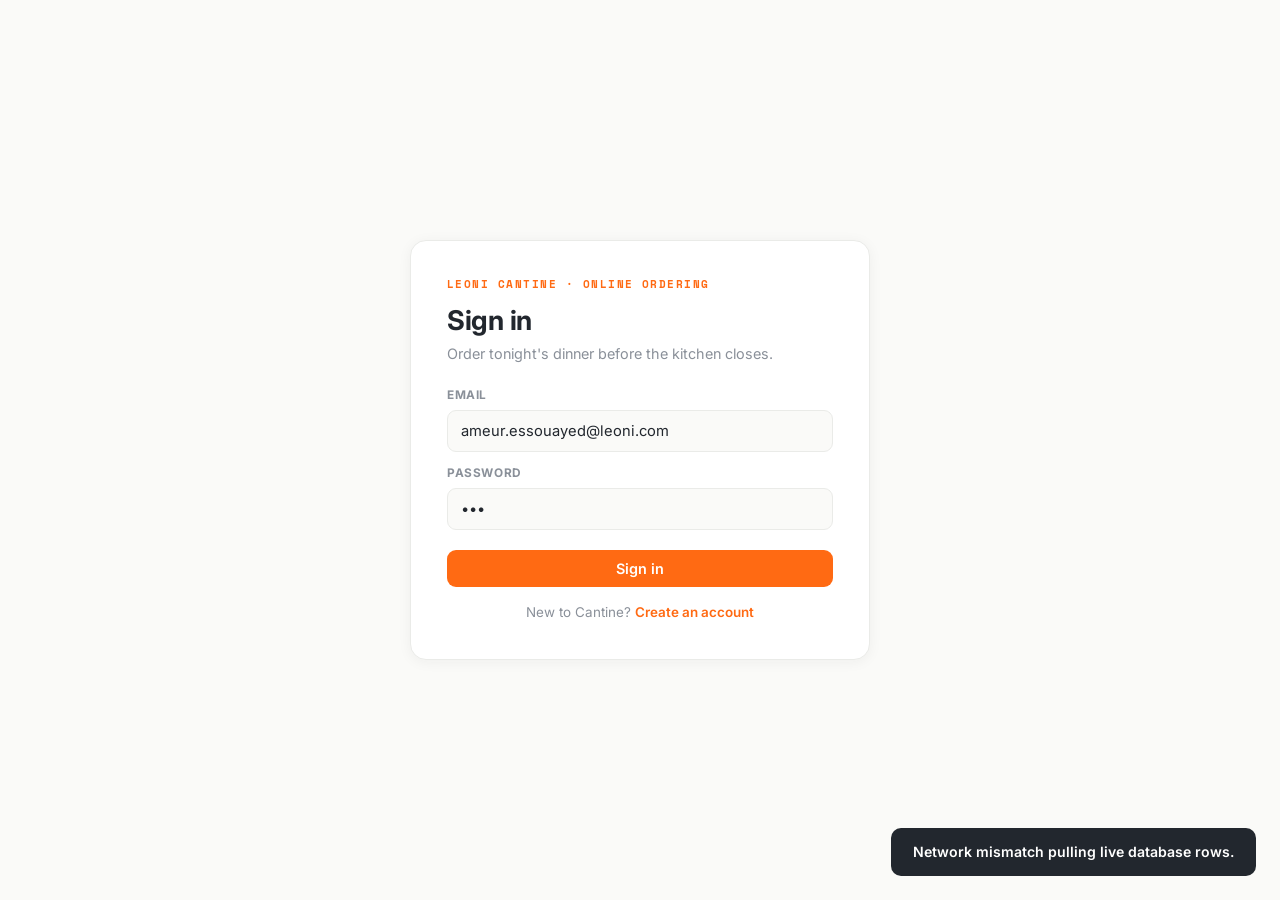
==== index.html @ 9aaa5d0a "Update index.html" ====
<!DOCTYPE html>
<html lang="en">
<head>
<meta charset="UTF-8">
<meta name="viewport" content="width=device-width, initial-scale=1.0">
<title>Leoni Cantine</title>
<link rel="preconnect" href="https://fonts.googleapis.com">
<link href="https://fonts.googleapis.com/css2?family=Inter:wght=400;500;600;700;800&family=Space+Mono:wght=400;700&display=swap" rel="stylesheet">
<style>
  :root{
    --bg:#FAFAF8;
    --paper:#FFFFFF;
    --ink:#22272E;
    --muted:#8A9099;
    --line:#EAEBE8;
    --orange:#FF6A13;
    --orange-soft:#FFEDE0;
    --blue:#1E4E8C;
    --blue-soft:#E7EFF8;
    --green-soft:#E6F2E6;
    --green:#3F7D44;
    --radius:12px;
    --shadow: 0 2px 14px rgba(34,39,46,0.05);
  }
  *{box-sizing:border-box; margin:0; padding:0;}
  body{
    font-family:'Inter', sans-serif;
    background:var(--bg);
    color:var(--ink);
    min-height:100vh;
    -webkit-font-smoothing:antialiased;
    line-height:1.45;
  }
  h1,h2,h3,h4{font-weight:700; letter-spacing:-0.01em; color:var(--ink);}
  .mono{font-family:'Space Mono', monospace;}
  .hidden{display:none !important;}
  button{font-family:inherit; cursor:pointer;}
  a{color:inherit; text-decoration: none;}

  /* ---------- Top bar ---------- */
  .topbar{
    display:flex; align-items:center; justify-content:space-between;
    padding:16px 28px; background:var(--paper); border-bottom:1px solid var(--line);
    position:sticky; top:0; z-index:50;
  }
  .brand{ display:flex; align-items:center; gap:8px; font-weight:800; font-size:1.15rem; letter-spacing:-0.01em; }
  .brand .dot{ width:10px; height:10px; border-radius:50%; background: var(--orange); display:inline-block; }
  .brand .tag{
    font-family:'Space Mono', monospace; font-size:0.6rem; font-weight:700;
    color:var(--blue); border:1px solid var(--blue-soft); background:var(--blue-soft);
    padding:3px 7px; border-radius:6px; letter-spacing:0.06em; margin-left:4px;
  }
  .brand .tag.manager{ color:#6B21A8; border-color:#F3E8FF; background:#F3E8FF; }
  .topbar-right{display:flex; align-items:center; gap:14px; font-size:0.88rem;}
  .topbar-right .who{color:var(--muted); font-size:0.82rem;}
  
  .btn{
    border:none; border-radius:9px; padding:10px 18px; font-weight:600; font-size:0.9rem;
    transition: transform .12s ease, box-shadow .12s ease, background .15s ease, border-color .15s ease;
  }
  .btn:active{transform:translateY(1px);}
  .btn-primary{background:var(--orange); color:#fff;}
  .btn-primary:hover{background:#E65E0E;}
  .btn-ghost{background:transparent; color:var(--ink); border:1px solid var(--line);}
  .btn-ghost:hover{border-color:var(--muted);}
  .btn-outline{background:var(--paper); color:var(--ink); border:1.5px solid var(--line);}
  .btn-outline:hover{border-color:var(--blue);}
  .btn-small{padding:6px 12px; font-size:0.8rem; border-radius:8px;}
  .btn-danger{background:#fff; color:#B23A2E; border:1.5px solid #F1D8D2;}
  .btn-danger:hover{background:#FBEAE6;}
  .btn:disabled{opacity:0.4; cursor:not-allowed;}

  /* ---------- Layout ---------- */
  .page{max-width:1180px; margin:0 auto; padding:28px 24px 80px;}
  .auth-page{ min-height:100vh; display:flex; align-items:center; justify-content:center; background: var(--bg); padding:24px; }

  /* ---------- Auth card & Forms ---------- */
  .auth-card{
    background:var(--paper); border-radius:16px; padding:36px;
    width:100%; max-width:460px; border:1px solid var(--line); box-shadow: var(--shadow);
  }
  .auth-header{margin-bottom:22px;}
  .auth-header .eyebrow{
    font-family:'Space Mono', monospace; font-size:0.66rem; letter-spacing:0.14em;
    text-transform:uppercase; color:var(--orange); font-weight:700; margin-bottom:8px;
  }
  .auth-header h1{font-size:1.7rem; margin-bottom:4px;}
  .auth-header p{color:var(--muted); font-size:0.9rem;}

  .field{margin-bottom:13px;}
  .field label{ display:block; font-size:0.74rem; font-weight:700; margin-bottom:6px; color:var(--muted); text-transform:uppercase; letter-spacing:0.05em; }
  .field input, .field select{
    width:100%; padding:11px 13px; border-radius:9px; border:1.5px solid var(--line); font-size:0.92rem;
    font-family:inherit; background:var(--bg); color:var(--ink); transition: border-color .15s ease;
  }
  .field input:focus, .field select:focus{outline:none; border-color:var(--blue); background:var(--paper);}

  .role-select-box { display: flex; gap: 10px; margin-bottom: 16px; }
  .role-option { flex: 1; border: 1.5px solid var(--line); border-radius: 9px; padding: 12px; text-align: center; cursor: pointer; font-weight: 600; font-size: 0.85rem; background: var(--bg); }
  .role-option.selected { border-color: var(--blue); background: var(--blue-soft); color: var(--blue); }

  /* ---------- Dashboard Analytics Layout ---------- */
  .dashboard-grid { display: grid; grid-template-columns: repeat(auto-fit, minmax(220px, 1fr)); gap: 16px; margin-bottom: 28px; }
  .stat-card { background: var(--paper); border: 1.5px solid var(--line); border-radius: var(--radius); padding: 20px; }
  .stat-card .label { font-size: 0.75rem; font-weight: 700; color: var(--muted); text-transform: uppercase; letter-spacing: 0.05em; }
  .stat-card .val { font-size: 1.8rem; font-weight: 800; color: var(--ink); margin-top: 4px; }
  
  .manager-layout { display: grid; grid-template-columns: 1fr 400px; gap: 24px; align-items: start; }
  @media (max-width: 920px) { .manager-layout { grid-template-columns: 1fr; } }
  
  .table-wrapper { background: var(--paper); border: 1.5px solid var(--line); border-radius: var(--radius); overflow: hidden; margin-bottom: 24px; }
  table { width: 100%; border-collapse: collapse; text-align: left; font-size: 0.88rem; }
  th { background: var(--bg); padding: 12px 16px; font-weight: 700; color: var(--muted); border-bottom: 1px solid var(--line); font-size: 0.75rem; text-transform: uppercase; letter-spacing: 0.05em; }
  td { padding: 14px 16px; border-bottom: 1px solid var(--line); color: var(--ink); vertical-align: middle; }
  tr:last-child td { border-bottom: none; }

  /* Status Badges */
  .status-badge { display: inline-block; padding: 4px 8px; font-size: 0.72rem; font-weight: 700; border-radius: 6px; text-transform: uppercase; }
  .status-badge.available { background: var(--green-soft); color: var(--green); }
  .status-badge.unavailable { background: #FBEAE6; color: #B23A2E; }

  /* ---------- Categories & Cards ---------- */
  .section-head{ display:flex; align-items:baseline; justify-content:space-between; margin-bottom:18px; gap:16px; flex-wrap:wrap; }
  .section-head h2{font-size:1.35rem;}
  .eyebrow-label{ font-family:'Space Mono', monospace; font-size:0.66rem; letter-spacing:0.14em; text-transform:uppercase; color:var(--orange); font-weight:700; margin-bottom:4px; }

  .menu-layout{display:grid; grid-template-columns:1fr 360px; gap:24px; align-items:start;}
  @media (max-width:920px){ .menu-layout{grid-template-columns:1fr;} }

  .category-block{margin-bottom:28px;}
  .category-title{ display:flex; align-items:center; gap:10px; margin-bottom:12px; font-size:0.95rem; font-weight:700; color:var(--ink); }
  .category-line{flex:1; height:1px; background:var(--line);}

  .item-grid{display:grid; grid-template-columns:repeat(auto-fill, minmax(240px,1fr)); gap:12px;}
  .item-card{ background:var(--paper); border:1.5px solid var(--line); border-radius:var(--radius); padding:14px; display:flex; flex-direction:column; gap:6px; transition: border-color .15s ease; }
  .item-card:hover{border-color:#D9DCD6;}
  .item-card.builder-card{ border-color:var(--blue); background:var(--blue-soft); }
  .item-card .top-row{display:flex; justify-content:space-between; align-items:flex-start; gap:8px;}
  .item-card h4{font-size:0.95rem; line-height:1.25; font-weight:600;}
  .item-card .desc{font-size:0.8rem; color:var(--muted); line-height:1.4; flex:1;}
  .item-card .price{font-family:'Space Mono', monospace; font-weight:700; color:var(--blue); font-size:0.9rem;}
  .item-card .bottom-row{display:flex; justify-content:space-between; align-items:center; margin-top:auto;}

  /* ---------- Builder Form Styles ---------- */
  .options-grid { display: flex; flex-direction: column; gap: 10px; margin-bottom: 24px; }
  .option-label { display: flex; justify-content: space-between; align-items: center; background: var(--bg); padding: 12px 16px; border-radius: 8px; border: 1.5px solid var(--line); cursor: pointer; }
  .option-label:hover { border-color: var(--blue); }
  .option-info { display: flex; flex-direction: column; }
  .option-name { font-weight: 600; color: var(--ink); font-size: 0.9rem;}
  .option-desc { font-size: 0.8rem; color: var(--muted); margin-top: 2px;}
  .option-price { font-weight: 700; color: var(--green); font-size: 0.9rem;}
  .step-title { color: var(--ink); font-size: 0.85rem; font-weight: 700; margin-bottom: 12px; border-bottom: 1px solid var(--line); padding-bottom: 8px; text-transform: uppercase; letter-spacing: 0.05em; display:block; }
  .order-summary-footer { display: flex; justify-content: space-between; align-items: center; margin-top: 20px; padding-top: 20px; border-top: 2px solid var(--line); }
  .total-display { font-size: 1.15rem; font-weight: 700; color: var(--ink); }

  /* ---------- Cart / Ticket ---------- */
  .ticket{ background:var(--paper); border-radius:var(--radius); border:1.5px solid var(--line); padding:20px; position:sticky; top:90px; }
  .ticket h3{font-size:1rem; margin-bottom:2px;}
  .ticket .ticket-sub{font-size:0.78rem; color:var(--muted); margin-bottom:14px;}
  .cart-line{ display:flex; justify-content:space-between; gap:10px; font-size:0.86rem; margin-bottom:10px; align-items:flex-start; }
  .cart-line .name{flex:1;}
  .cart-line .name small{display:block; color:var(--muted); font-size:0.72rem;}
  .cart-line .amt font-family:'Space Mono',monospace; font-weight:700; text-align:right;}
  .cart-empty{font-size:0.84rem; color:var(--muted); padding:8px 0;}
  .cart-divider{border-top:1px solid var(--line); margin:14px 0;}
  .cart-row{display:flex; justify-content:space-between; font-size:0.86rem; margin-bottom:6px; color:var(--muted);}
  .cart-total{ display:flex; justify-content:space-between; font-weight:800; font-size:1.05rem; padding-top:10px; font-family:'Space Mono',monospace; }
  .remove-x{background:none; border:none; color:var(--orange); font-size:0.72rem; font-weight:700; padding:0 0 0 8px;}
  
  .pickup-box{margin-top:16px;}
  .pickup-box label{display:block; font-size:0.74rem; font-weight:700; margin-bottom:6px; color:var(--muted); text-transform:uppercase;}
  .pickup-row{display:flex; flex-direction:column; gap:8px;}
  .pickup-row select{width:100%; padding:10px; border-radius:9px; border:1.5px solid var(--line); background:var(--bg); color:var(--ink);}

  /* ---------- Modals & Toasts ---------- */
  .modal-overlay{ position:fixed; inset:0; background:rgba(34,39,46,0.4); display:flex; align-items:center; justify-content:center; z-index:300; padding:20px; }
  .modal{ background:var(--paper); border-radius:14px; padding:26px; max-width:480px; width:100%; max-height:88vh; overflow-y:auto; border:1px solid var(--line); }
  .modal h3{margin-bottom:16px;}
  
  .ticket-box { background: var(--blue-soft); border: 2px dashed var(--blue); color: var(--blue); font-family: 'Space Mono', monospace; font-size: 1.8rem; font-weight: 700; padding: 16px; border-radius: 10px; margin: 20px 0; text-align: center; letter-spacing: 0.05em;}
  
  .toast{ position:fixed; bottom:24px; right:24px; background:var(--ink); color:#fff; padding:14px 22px; border-radius:10px; font-size:0.88rem; font-weight:600; opacity:0; transform:translateY(12px); transition:all .25s ease; pointer-events:none; z-index:200;}
  .toast.show{opacity:1; transform:translateY(0);}
  
  /* Loading Spinner Element */
  .spinner { display: inline-block; width: 18px; height: 18px; border: 2px solid rgba(255,255,255,0.3); border-radius: 50%; border-top-color: #fff; animation: spin 0.8s linear infinite; margin-right: 8px; vertical-align: middle;}
  @keyframes spin { to { transform: rotate(360deg); } }
</style>
</head>
<body>

<div id="authPage" class="auth-page">
  <div class="auth-card">
    <div id="loginView">
      <div class="auth-header">
        <div class="eyebrow">Leoni Cantine · Online Ordering</div>
        <h1>Sign in</h1>
        <p>Order tonight's dinner before the kitchen closes.</p>
      </div>
      <div class="field"><label>Email</label><input type="email" id="loginEmail" value="ameur.essouayed@leoni.com"></div>
      <div class="field"><label>Password</label><input type="password" id="loginPassword" value="123"></div>
      <div style="margin-top:20px;">
        <button class="btn btn-primary" id="loginBtn" style="width:100%;" onclick="processLogin()">Sign in</button>
      </div>
      <p style="text-align:center; font-size:0.84rem; margin-top:16px; color:var(--muted)">
        New to Cantine? <a href="#" style="color:var(--orange); font-weight:600;" onclick="toggleAuthView(true)">Create an account</a>
      </p>
    </div>

    <div id="registerView" class="hidden">
      <div class="auth-header">
        <div class="eyebrow">Leoni Cantine · Registration</div>
        <h1>Create Account</h1>
        <p>Register your details to start ordering.</p>
      </div>
      <div class="field"><label>First Name</label><input type="text" id="regFirstName" placeholder="First Name"></div>
      <div class="field"><label>Last Name</label><input type="text" id="regLastName" placeholder="Last Name"></div>
      <div class="field"><label>Email Address</label><input type="email" id="regEmail" placeholder="name@leoni.com"></div>
      <div class="field"><label>Password</label><input type="password" id="regPassword" placeholder="Minimum 6 characters"></div>
      
      <div class="field">
        <label>Account Role</label>
        <div class="role-select-box">
          <div class="role-option selected" id="roleUser" onclick="setRegRole('employee')">Normal User</div>
          <div class="role-option" id="roleCantine" onclick="setRegRole('cantine')">Cantine Manager</div>
        </div>
      </div>
      
      <div style="margin-top:20px;">
        <button class="btn btn-primary" id="registerBtn" style="width:100%;" onclick="processRegister()">Register Account</button>
      </div>
      <p style="text-align:center; font-size:0.84rem; margin-top:16px; color:var(--muted)">
        Already have an account? <a href="#" style="color:var(--orange); font-weight:600;" onclick="toggleAuthView(false)">Sign in here</a>
      </p>
    </div>
  </div>
</div>

<div id="employeeApp" class="hidden">
  <div class="topbar">
    <div class="brand"><span class="dot"></span>Leoni Cantine <span class="tag">EMPLOYEE</span></div>
    <div class="topbar-right">
      <span class="who" id="empWho">User Workspace</span>
      <button class="btn btn-ghost btn-small" onclick="logout()">Sign out</button>
    </div>
  </div>

  <div class="page">
    <div id="empMenuView">
      <div class="section-head">
        <div>
          <div class="eyebrow-label">Leoni Dinner Portal</div>
          <h2>Tonight's Menu Selection</h2>
        </div>
      </div>

      <div class="menu-layout">
        <div id="empCategories"></div>
        <div>
          <div class="ticket">
            <h3>Your Tray</h3>
            <div class="ticket-sub" id="ticketDayLabel">Today's Selection</div>
            <div id="cartLines"><div class="cart-empty">Your tray is empty.</div></div>

            <div class="cart-divider"></div>
            <div class="cart-row" id="cartSubtotalRow"><span>Subtotal</span><span class="mono">0.00 DT</span></div>
            <div class="cart-total"><span>Total</span><span id="cartTotal">0.00 DT</span></div>

            <div class="pickup-box">
              <label>Ready by</label>
              <div class="pickup-row">
                <select id="pickupTimeSelect"><option value="18:30">18:30 (Dinner Shift)</option><option value="19:30">19:30 (Dinner Shift)</option></select>
              </div>
            </div>

            <div style="margin-top:16px;">
              <button class="btn btn-primary" style="width:100%;" id="checkoutBtn" onclick="openCheckout()" disabled>Confirm Order</button>
            </div>
          </div>
        </div>
      </div>
    </div>
  </div>
</div>

<div id="cantineApp" class="hidden">
  <div class="topbar">
    <div class="brand"><span class="dot"></span>Leoni Cantine <span class="tag manager">CANTINE MANAGER</span></div>
    <div class="topbar-right">
      <span class="who" id="managerWho">Manager Account</span>
      <button class="btn btn-ghost btn-small" onclick="logout()">Sign out</button>
    </div>
  </div>
  <div class="page">
    
    <div class="section-head">
      <div><h2>Sales Dashboard Overview</h2></div>
      <div class="field" style="margin:0;">
        <select id="salesDurationFilter" onchange="loadAnalytics()" style="padding:7px 12px; font-size:0.84rem; background:#fff; min-width:160px;">
          <option value="all">All-Time Cumulative</option>
          <option value="today">Today's Transactions</option>
          <option value="7days">Last 7 Days</option>
        </select>
      </div>
    </div>

    <div class="dashboard-grid">
      <div class="stat-card"><div class="label">Total Revenue</div><div class="val mono" id="statRevenue">0.00 DT</div></div>
      <div class="stat-card"><div class="label">Orders Formulated</div><div class="val mono" id="statOrders">0</div></div>
      <div class="stat-card"><div class="label">Items Sold</div><div class="val mono" id="statItemsCount">0</div></div>
    </div>

    <div class="manager-layout">
      <div>
        <div class="section-head"><div><h3>Product Catalog & Stock Management</h3></div></div>
        <div class="table-wrapper">
          <table>
            <thead>
              <tr><th>Item Structure</th><th>Category</th><th>Current Price</th><th>Availability Status</th><th>Action</th></tr>
            </thead>
            <tbody id="managerProductTable"></tbody>
          </table>
        </div>
      </div>

      <div style="background:var(--paper); border:1.5px solid var(--line); padding:24px; border-radius:var(--radius); position: sticky; top: 90px;">
        <h3 style="margin-bottom:14px; font-size:1.1rem;">Add New Item / Component</h3>
        <div class="field"><label>Category Slot</label>
          <select id="newProdCat">
            <option value="daily_plate_bases">Dinner — Plate Base</option>
            <option value="daily_plate_addons">Dinner — Plate Addon</option>
            <option value="sandwiches">Sandwich / Fast Food</option>
            <option value="drinks">Cold Drink</option>
            <option value="coffees">Hot Drink / Coffee</option>
            <option value="biscuits">Snack — Biscuits</option>
            <option value="icecreams">Snack — Ice Cream</option>
          </select>
        </div>
        <div class="field"><label>Brand or Extra Info</label><input type="text" id="newProdBrand" placeholder="e.g. Coca-Cola, Saida, Spicy Sauce description"></div>
        <div class="field"><label>Item Name</label><input type="text" id="newProdName" placeholder="e.g. Couscous Base, Escalope, Boga"></div>
        <div class="field"><label>Price (DT)</label><input type="number" step="0.01" id="newProdPrice" placeholder="0.00"></div>
        <button class="btn btn-primary" id="addProdBtn" style="width:100%; margin-top:10px;" onclick="addNewProduct()">Add Item to Menu</button>
      </div>
    </div>

  </div>
</div>

<div id="buildItemModal" class="modal-overlay hidden">
  <div class="modal">
    <h3 id="buildItemTitle">Customize Your Plate</h3>
    
    <div id="buildBasesSection">
      <label class="step-title">1. Choose Your Base Plate (Required)</label>
      <div id="buildBasesList" class="options-grid"></div>
    </div>

    <div id="buildAddonsSection">
      <label class="step-title">2. Add Additionals (Optional)</label>
      <div id="buildAddonsList" class="options-grid"></div>
    </div>

    <div class="order-summary-footer">
      <div class="total-display">Total: <span id="buildTotal" class="mono">0.00 DT</span></div>
      <div style="display:flex; gap:10px;">
        <button class="btn btn-outline" onclick="closeModal('buildItemModal')">Cancel</button>
        <button class="btn btn-primary" onclick="confirmBuildItem()">Add to Tray</button>
      </div>
    </div>
  </div>
</div>

<div id="checkoutModal" class="modal-overlay hidden">
  <div class="modal" style="text-align: center; padding: 32px 24px;">
    <div style="font-size: 3rem; margin-bottom: 8px;">✅</div>
    <h3>Order Placed Successfully!</h3>
    <p style="color: var(--muted); font-size: 0.88rem; margin-top: 6px;">Show this ticket confirmation number at the counter to collect your tray.</p>
    <div class="ticket-box" id="generatedOrderNum">ORD-00000000-000</div>
    <div style="margin-top: 24px;">
      <button class="btn btn-primary" style="width:100%;" onclick="closeModal('checkoutModal')">Got it, Clear Tray</button>
    </div>
  </div>
</div>

<div class="toast" id="toast"></div>

<script>
// Paste your complete Web App URL deployment link here
const API_URL = "https://script.google.com/macros/s/AKfycbxjHG38cFyw1CEfbJOYjyTZbFCGN0V9la1QzPpX90YUmAQwvfRTlS253xADtC0vCI7QLA/exec";

let DB = {
  users: [],
  products: { daily_plate_bases: [], daily_plate_addons: [], sandwiches: [], drinks: [], coffees: [], biscuits: [], icecreams: [] },
  sales: [],
  orders: []
};

let currentUser = null;
let currentRegRole = 'employee';
let cart = [];
let builderState = { type: null, itemId: null };

// Fetch full synchronized operational database from Google Sheets API on load
async function initializeData() {
  if (API_URL.includes("YOUR_GOOGLE_SCRIPT")) {
    console.warn("API URL link not structured yet. Running fallback localized mode.");
    return;
  }
  try {
    const res = await fetch(`${API_URL}?action=getDatabase`);
    const data = await res.json();
    if(data.status === "success") {
      DB = data.db;
      console.log("Central cloud pipeline refreshed successfully.");
      if (currentUser) {
        if (currentUser.role === 'cantine') loadManagerPanel(); else renderUserPortal();
      }
    }
  } catch (error) {
    console.error("Pipeline failure fetching configurations.", error);
    showToast("Network mismatch pulling live database rows.");
  }
}

window.onload = initializeData;

function toggleAuthView(showRegister) {
  document.getElementById('loginView').classList.toggle('hidden', showRegister);
  document.getElementById('registerView').classList.toggle('hidden', !showRegister);
}

function setRegRole(role) {
  currentRegRole = role;
  document.getElementById('roleUser').classList.toggle('selected', role === 'employee');
  document.getElementById('roleCantine').classList.toggle('selected', role === 'cantine');
}

async function processRegister() {
  const firstName = document.getElementById('regFirstName').value.trim();
  const lastName = document.getElementById('regLastName').value.trim();
  const email = document.getElementById('regEmail').value.trim();
  const password = document.getElementById('regPassword').value.trim();
  
  if(!firstName || !lastName || !email || !password) { alert("Fields incomplete."); return; }
  
  const btn = document.getElementById('registerBtn');
  btn.disabled = true;
  btn.innerHTML = `<span class="spinner"></span>Registering...`;

  try {
    const payload = { action: "register", firstName, lastName, email, password, role: currentRegRole };
    const res = await fetch(API_URL, { method: "POST", body: JSON.stringify(payload) });
    const result = await res.json();

    if(result.status === "success") {
      showToast("Registration updated on Sheet! Access below.");
      await initializeData(); // Sync up local cache
      toggleAuthView(false);
    } else {
      alert("Error: " + result.message);
    }
  } catch (e) {
    alert("API connection timed out on phone cell network.");
  } finally {
    btn.disabled = false;
    btn.innerHTML = "Register Account";
  }
}

async function processLogin() {
  const email = document.getElementById('loginEmail').value.trim();
  const password = document.getElementById('loginPassword').value.trim();
  
  if(!email || !password) return;

  const btn = document.getElementById('loginBtn');
  btn.disabled = true;
  btn.innerHTML = `<span class="spinner"></span>Verifying...`;

  try {
    // Sync down freshly logged users directly out of Google Sheets database matrix rows
    await initializeData();
    const account = DB.users.find(u => u.email.toLowerCase() === email.toLowerCase() && String(u.password) === String(password));
    
    if(!account) { alert("Invalid credentials."); return; }
    
    currentUser = account;
    document.getElementById('authPage').classList.add('hidden');
    
    if(account.role === 'cantine') {
      document.getElementById('cantineApp').classList.remove('hidden');
      document.getElementById('managerWho').textContent = `${account.firstName} ${account.lastName}`;
      loadManagerPanel();
    } else {
      document.getElementById('employeeApp').classList.remove('hidden');
      document.getElementById('empWho').textContent = `${account.firstName} ${account.lastName}`;
      renderUserPortal();
    }
  } catch(e) {
    alert("Could not complete verification trace.");
  } finally {
    btn.disabled = false;
    btn.innerHTML = "Sign in";
  }
}

function logout() {
  currentUser = null;
  cart = [];
  document.getElementById('employeeApp').classList.add('hidden');
  document.getElementById('cantineApp').classList.add('hidden');
  document.getElementById('authPage').classList.remove('hidden');
}

function renderUserPortal() {
  const categories = [
    { id:'main', label:'Daily Plates (Customizable)' },
    { id:'sandwiches', label:'Sandwiches & Fast Food' },
    { id:'drinks', label:'Cold Drinks' },
    { id:'coffees', label:'Hot Drinks & Coffee' },
    { id:'biscuits', label:'Snacks — Biscuits' },
    { id:'icecreams', label:'Snacks — Ice Creams' }
  ];
  
  const wrap = document.getElementById('empCategories'); wrap.innerHTML = '';
  
  categories.forEach(cat => {
    const block = document.createElement('div');
    block.className = 'category-block';
    block.innerHTML = `<div class="category-title">${cat.label}<div class="category-line"></div></div><div class="item-grid"></div>`;
    const grid = block.querySelector('.item-grid');
    
    if(cat.id === 'main') {
      const activeBases = DB.products.daily_plate_bases.filter(b => b.available || b.available === undefined);
      if(activeBases.length > 0) {
        grid.innerHTML += `
          <div class="item-card builder-card">
            <h4>Custom Dinner Plate</h4>
            <div class="desc">Select your warm base and add desired proteins or extras.</div>
            <div class="bottom-row"><div class="price">Variable Price</div><button class="btn btn-primary btn-small" onclick="openBuilderModal('plate', null)">Customize</button></div>
          </div>`;
      }
    } else {
      (DB.products[cat.id] || []).forEach(p => {
        if(p.available || p.available === undefined) {
          grid.innerHTML += `
            <div class="item-card">
              <h4>${p.name}</h4>
              <div class="desc">${p.brand || p.description || ''}</div>
              <div class="bottom-row">
                <div class="price">${parseFloat(p.price).toFixed(2)} DT</div>
                <button class="btn btn-primary btn-small" onclick="addDirectToTray('${p.id}', '${p.name.replace(/'/g, "\\'")}', ${p.price})">Add to Tray</button>
              </div>
            </div>`;
        }
      });
    }
    if (grid.children.length > 0) wrap.appendChild(block);
  });
  renderCart();
}

function addDirectToTray(id, name, price) {
  const match = cart.find(i => i.cartId === id);
  if(match) match.qty++; else cart.push({ cartId: id, name, price: parseFloat(price), qty: 1 });
  renderCart();
  showToast(`Added ${name}`);
}

function openBuilderModal(type, itemId) {
  builderState = { type, itemId };
  const basesSection = document.getElementById('buildBasesSection');
  const basesList = document.getElementById('buildBasesList');
  const addonsList = document.getElementById('buildAddonsList');
  
  addonsList.innerHTML = DB.products.daily_plate_addons.filter(a => a.available || a.available === undefined).map(a => `
    <label class="option-label">
      <div style="display:flex; gap:10px; align-items:center;">
        <input type="checkbox" name="a_check" value="${a.id}" data-price="${a.price}" data-name="${a.name}" onchange="calcBuilderTotal()">
        <div><b>${a.name}</b></div>
      </div>
      <div class="mono">+${parseFloat(a.price).toFixed(2)} DT</div>
    </label>`).join('');

  if(type === 'plate') {
    document.getElementById('buildItemTitle').textContent = "Assemble Dinner Plate";
    basesSection.classList.remove('hidden');
    basesList.innerHTML = DB.products.daily_plate_bases.filter(b => b.available || b.available === undefined).map(b => `
      <label class="option-label">
        <div style="display:flex; gap:10px; align-items:center;">
          <input type="radio" name="b_radio" value="${b.id}" data-price="${b.price}" data-name="${b.name}" onchange="calcBuilderTotal()">
          <div class="option-info"><span class="option-name">${b.name}</span><span class="option-desc">${b.brand || ''}</span></div>
        </div>
        <div class="mono">${parseFloat(b.price).toFixed(2)} DT</div>
      </label>`).join('');
  }
    
  calcBuilderTotal();
  document.getElementById('buildItemModal').classList.remove('hidden');
}

function calcBuilderTotal() {
  let sum = 0;
  if (builderState.type === 'plate') {
    const base = document.querySelector('input[name="b_radio"]:checked');
    if(base) sum += parseFloat(base.getAttribute('data-price'));
  }
  document.querySelectorAll('input[name="a_check"]:checked').forEach(el => sum += parseFloat(el.getAttribute('data-price')));
  document.getElementById('buildTotal').textContent = sum.toFixed(2) + " DT";
}

function confirmBuildItem() {
  let name = "";
  let price = 0;
  let parts = [];

  const baseEl = document.querySelector('input[name="b_radio"]:checked');
  if(!baseEl) { alert("A structural base recipe must be checked."); return; }
  name = baseEl.getAttribute('data-name');
  price += parseFloat(baseEl.getAttribute('data-price'));
  parts.push(baseEl.value);
  
  const addons = document.querySelectorAll('input[name="a_check"]:checked');
  let addonNames = [];
  addons.forEach(a => {
    addonNames.push(a.getAttribute('data-name'));
    price += parseFloat(a.getAttribute('data-price'));
    parts.push(a.value);
  });
  
  if(addonNames.length > 0) name += ` + [${addonNames.join(', ')}]`;
  
  const cartId = parts.join('_');
  const match = cart.find(i => i.cartId === cartId);
  if(match) match.qty++; else cart.push({ cartId, name, price, qty: 1 });
  
  closeModal('buildItemModal');
  renderCart();
}

function renderCart() {
  const lines = document.getElementById('cartLines');
  if(cart.length === 0) {
    lines.innerHTML = '<div class="cart-empty">Your tray is empty.</div>';
    document.getElementById('checkoutBtn').disabled = true;
  } else {
    lines.innerHTML = cart.map(i => `
      <div class="cart-line">
        <div class="name">${i.name} <small>x${i.qty}</small></div>
        <div class="amt mono">${(i.price * i.qty).toFixed(2)} DT <button class="remove-x" onclick="removeCartItem('${i.cartId}')">[X]</button></div>
      </div>`).join('');
    document.getElementById('checkoutBtn').disabled = false;
  }
  const total = cart.reduce((acc, i) => acc + (i.price * i.qty), 0);
  document.getElementById('cartSubtotalRow').querySelector('.mono').textContent = total.toFixed(2) + " DT";
  document.getElementById('cartTotal').textContent = total.toFixed(2) + " DT";
}

function removeCartItem(id) { cart = cart.filter(i => i.cartId !== id); renderCart(); }

async function openCheckout() {
  const rand = Math.floor(100 + Math.random() * 900);
  const ticketId = `ORD-${new Date().toISOString().slice(0,10).replace(/-/g, '')}-${rand}`;
  const total = cart.reduce((acc, i) => acc + (i.price * i.qty), 0);
  const itemsCount = cart.reduce((acc, i) => acc + i.qty, 0);
  const pickupTime = document.getElementById('pickupTimeSelect').value;

  const checkoutBtn = document.getElementById('checkoutBtn');
  checkoutBtn.disabled = true;
  checkoutBtn.innerHTML = `<span class="spinner"></span>Processing...`;

  try {
    const payload = {
      action: "submitOrder",
      orderNumber: ticketId,
      email: currentUser.email,
      total: total,
      itemsCount: itemsCount,
      pickupTime: pickupTime,
      details: JSON.stringify(cart)
    };

    const res = await fetch(API_URL, { method: "POST", body: JSON.stringify(payload) });
    const data = await res.json();

    if(data.status === "success") {
      document.getElementById('generatedOrderNum').textContent = ticketId;
      document.getElementById('checkoutModal').classList.remove('hidden');
      await initializeData();
    } else {
      alert("Checkout rejection tracking: " + data.message);
    }
  } catch (err) {
    alert("Network packet drops while filing receipt details.");
  } finally {
    checkoutBtn.disabled = false;
    checkoutBtn.innerHTML = "Confirm Order";
  }
}

function loadManagerPanel() {
  loadAnalytics();
  renderManagerProducts();
}

function loadAnalytics() {
  const filter = document.getElementById('salesDurationFilter').value;
  let targetedRecords = DB.sales || [];
  if(filter === 'today') {
    targetedRecords = (DB.sales || []).filter(s => new Date(s.timestamp).toDateString() === new Date().toDateString());
  }
  const rev = targetedRecords.reduce((acc, s) => acc + parseFloat(s.total || 0), 0);
  document.getElementById('statRevenue').textContent = rev.toFixed(2) + " DT";
  document.getElementById('statOrders').textContent = targetedRecords.length;
  document.getElementById('statItemsCount').textContent = targetedRecords.reduce((acc, s) => acc + parseInt(s.itemsCount || 0), 0);
}

function renderManagerProducts() {
  const tbody = document.getElementById('managerProductTable');
  tbody.innerHTML = '';
  const keys = ['daily_plate_bases', 'daily_plate_addons', 'sandwiches', 'drinks', 'coffees', 'biscuits', 'icecreams'];
  
  keys.forEach(key => {
    (DB.products[key] || []).forEach(p => {
      if(p.available === undefined) p.available = true;
      const tr = document.createElement('tr');
      tr.innerHTML = `
        <td><b>${p.name}</b><br><small style="color:var(--muted)">${p.brand || 'Standard kitchen recipe'}</small></td>
        <td><span class="tag">${key.replace(/_/g, ' ').toUpperCase()}</span></td>
        <td><input type="number" step="0.01" value="${parseFloat(p.price).toFixed(2)}" class="mono" style="padding:6px; width:90px; border:1px solid var(--line); border-radius:6px;" onchange="updateProductPrice('${key}', '${p.id}', this.value)"> DT</td>
        <td>
          <span class="status-badge ${p.available ? 'available' : 'unavailable'}">${p.available ? 'In Stock' : 'Out of Stock'}</span>
          <input type="checkbox" ${p.available ? 'checked' : ''} style="margin-left: 8px; cursor:pointer;" onchange="toggleAvailability('${key}', '${p.id}', this.checked)">
        </td>
        <td><button class="btn btn-ghost btn-small" style="color:#B23A2E; border-color:#F1D8D2;" onclick="deleteProduct('${key}', '${p.id}')">Delete</button></td>
      `;
      tbody.appendChild(tr);
    });
  });
}

async function toggleAvailability(cat, id, state) {
  try {
    const res = await fetch(API_URL, {
      method: "POST",
      body: JSON.stringify({ action: "updateAvailability", category: cat, id: id, available: state })
    });
    const d = await res.json();
    if(d.status === "success") {
      showToast("Availability status tracked.");
      await initializeData();
    }
  } catch(e) { showToast("Error syncing field updates."); }
}

async function updateProductPrice(cat, id, newPrice) {
  const val = parseFloat(newPrice);
  if(isNaN(val) || val <= 0) return;
  try {
    const res = await fetch(API_URL, {
      method: "POST",
      body: JSON.stringify({ action: "updatePrice", category: cat, id: id, price: val })
    });
    const d = await res.json();
    if(d.status === "success") {
      showToast("Price adjusted on Cloud matrix rows.");
      await initializeData();
    }
  } catch(e) { showToast("Error saving target adjustments."); }
}

async function addNewProduct() {
  const cat = document.getElementById('newProdCat').value;
  const brand = document.getElementById('newProdBrand').value.trim();
  const name = document.getElementById('newProdName').value.trim();
  const price = parseFloat(document.getElementById('newProdPrice').value);
  
  if(!name || isNaN(price) || price <= 0) { alert("Please complete required entries."); return; }
  
  const btn = document.getElementById('addProdBtn');
  btn.disabled = true;
  
  try {
    const prefix = cat.startsWith('daily') ? 'comp_' : 'item_';
    const payload = { action: "addProduct", category: cat, id: prefix + Date.now(), name, price, brand: brand || "" };
    
    const res = await fetch(API_URL, { method: "POST", body: JSON.stringify(payload) });
    const data = await res.json();
    
    if(data.status === "success") {
      document.getElementById('newProdBrand').value = '';
      document.getElementById('newProdName').value = '';
      document.getElementById('newProdPrice').value = '';
      showToast("Component tracking active.");
      await initializeData();
    }
  } catch(e) {
    alert("Connection reset adding raw configuration metrics.");
  } finally {
    btn.disabled = false;
  }
}

async function deleteProduct(cat, id) {
  if(!confirm("Remove resource permanently?")) return;
  try {
    const res = await fetch(API_URL, { method: "POST", body: JSON.stringify({ action: "deleteProduct", category: cat, id: id }) });
    const d = await res.json();
    if(d.status === "success") {
      showToast("Resource dropped.");
      await initializeData();
    }
  } catch(e) { showToast("Could not drop reference line."); }
}

function closeModal(id) {
  document.getElementById(id).classList.add('hidden');
  if(id === 'checkoutModal') { cart = []; renderCart(); }
}
function showToast(msg) { const t=document.getElementById('toast'); t.textContent=msg; t.classList.add('show'); setTimeout(()=>t.classList.remove('show'),2000); }
</script>
</body>
</html>
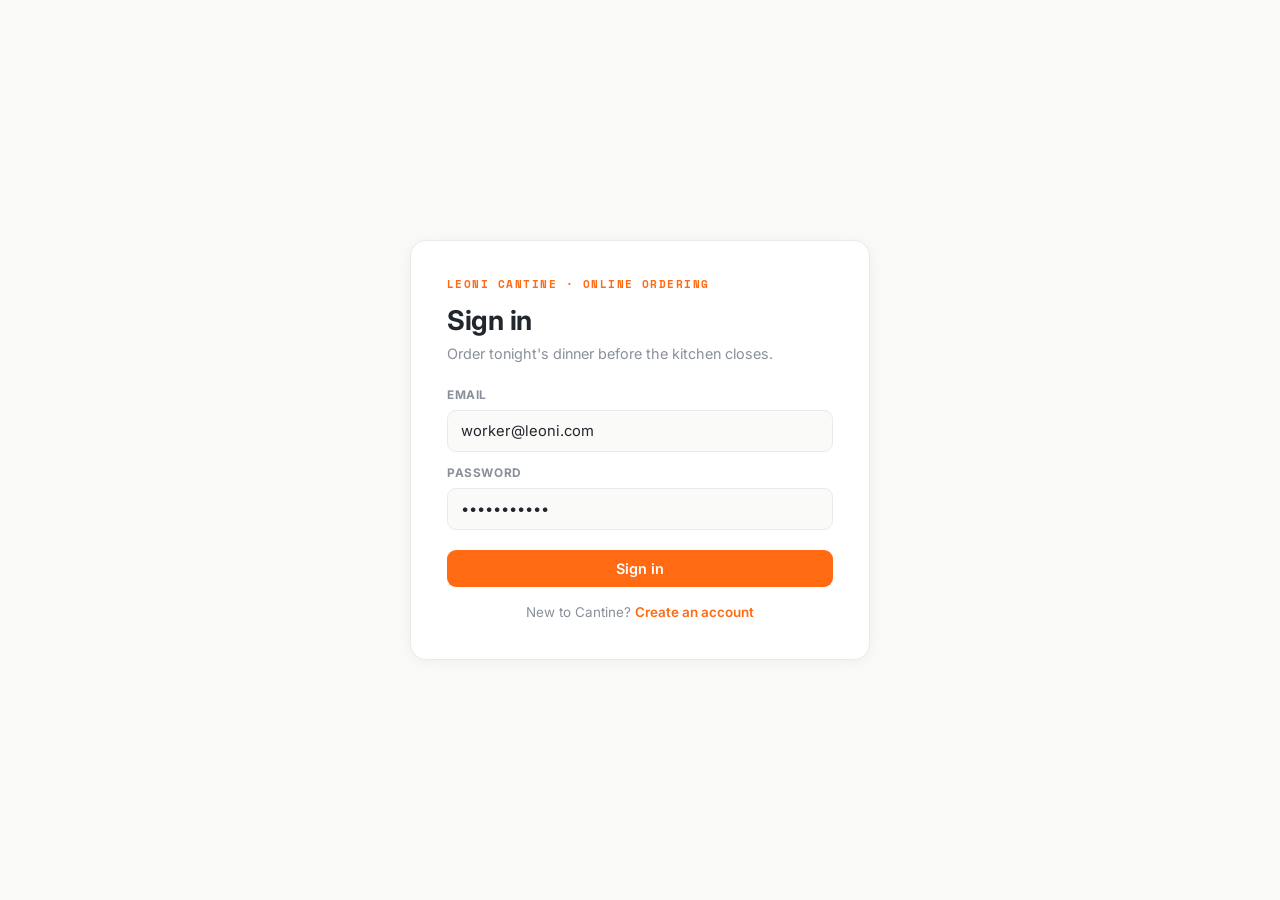
==== commit 620569cc: "Update index.html" ====
--- a/index.html
+++ b/index.html
@@ -5,7 +5,7 @@
 <meta name="viewport" content="width=device-width, initial-scale=1.0">
 <title>Leoni Cantine</title>
 <link rel="preconnect" href="https://fonts.googleapis.com">
-<link href="https://fonts.googleapis.com/css2?family=Inter:wght=400;500;600;700;800&family=Space+Mono:wght=400;700&display=swap" rel="stylesheet">
+<link href="https://fonts.googleapis.com/css2?family=Inter:wght@400;500;600;700;800&family=Space+Mono:wght@400;700&display=swap" rel="stylesheet">
 <style>
   :root{
     --bg:#FAFAF8;
@@ -114,11 +114,6 @@
   td { padding: 14px 16px; border-bottom: 1px solid var(--line); color: var(--ink); vertical-align: middle; }
   tr:last-child td { border-bottom: none; }
 
-  /* Status Badges */
-  .status-badge { display: inline-block; padding: 4px 8px; font-size: 0.72rem; font-weight: 700; border-radius: 6px; text-transform: uppercase; }
-  .status-badge.available { background: var(--green-soft); color: var(--green); }
-  .status-badge.unavailable { background: #FBEAE6; color: #B23A2E; }
-
   /* ---------- Categories & Cards ---------- */
   .section-head{ display:flex; align-items:baseline; justify-content:space-between; margin-bottom:18px; gap:16px; flex-wrap:wrap; }
   .section-head h2{font-size:1.35rem;}
@@ -160,7 +155,7 @@
   .cart-line{ display:flex; justify-content:space-between; gap:10px; font-size:0.86rem; margin-bottom:10px; align-items:flex-start; }
   .cart-line .name{flex:1;}
   .cart-line .name small{display:block; color:var(--muted); font-size:0.72rem;}
-  .cart-line .amt font-family:'Space Mono',monospace; font-weight:700; text-align:right;}
+  .cart-line .amt{font-family:'Space Mono',monospace; font-weight:700; text-align:right;}
   .cart-empty{font-size:0.84rem; color:var(--muted); padding:8px 0;}
   .cart-divider{border-top:1px solid var(--line); margin:14px 0;}
   .cart-row{display:flex; justify-content:space-between; font-size:0.86rem; margin-bottom:6px; color:var(--muted);}
@@ -177,14 +172,10 @@
   .modal{ background:var(--paper); border-radius:14px; padding:26px; max-width:480px; width:100%; max-height:88vh; overflow-y:auto; border:1px solid var(--line); }
   .modal h3{margin-bottom:16px;}
   
-  .ticket-box { background: var(--blue-soft); border: 2px dashed var(--blue); color: var(--blue); font-family: 'Space Mono', monospace; font-size: 1.8rem; font-weight: 700; padding: 16px; border-radius: 10px; margin: 20px 0; text-align: center; letter-spacing: 0.05em;}
+  .ticket-box { background: var(--blue-soft); border: 2px dashed var(--blue); color: var(--blue); font-family: 'Space Mono', monospace; font-size: 2.2rem; font-weight: 700; padding: 16px; border-radius: 10px; margin: 20px 0; text-align: center; letter-spacing: 0.05em;}
   
   .toast{ position:fixed; bottom:24px; right:24px; background:var(--ink); color:#fff; padding:14px 22px; border-radius:10px; font-size:0.88rem; font-weight:600; opacity:0; transform:translateY(12px); transition:all .25s ease; pointer-events:none; z-index:200;}
   .toast.show{opacity:1; transform:translateY(0);}
-  
-  /* Loading Spinner Element */
-  .spinner { display: inline-block; width: 18px; height: 18px; border: 2px solid rgba(255,255,255,0.3); border-radius: 50%; border-top-color: #fff; animation: spin 0.8s linear infinite; margin-right: 8px; vertical-align: middle;}
-  @keyframes spin { to { transform: rotate(360deg); } }
 </style>
 </head>
 <body>
@@ -197,10 +188,10 @@
         <h1>Sign in</h1>
         <p>Order tonight's dinner before the kitchen closes.</p>
       </div>
-      <div class="field"><label>Email</label><input type="email" id="loginEmail" value="ameur.essouayed@leoni.com"></div>
-      <div class="field"><label>Password</label><input type="password" id="loginPassword" value="123"></div>
+      <div class="field"><label>Email</label><input type="email" id="loginEmail" value="worker@leoni.com"></div>
+      <div class="field"><label>Password</label><input type="password" id="loginPassword" value="password123"></div>
       <div style="margin-top:20px;">
-        <button class="btn btn-primary" id="loginBtn" style="width:100%;" onclick="processLogin()">Sign in</button>
+        <button class="btn btn-primary" style="width:100%;" onclick="processLogin()">Sign in</button>
       </div>
       <p style="text-align:center; font-size:0.84rem; margin-top:16px; color:var(--muted)">
         New to Cantine? <a href="#" style="color:var(--orange); font-weight:600;" onclick="toggleAuthView(true)">Create an account</a>
@@ -213,21 +204,20 @@
         <h1>Create Account</h1>
         <p>Register your details to start ordering.</p>
       </div>
-      <div class="field"><label>First Name</label><input type="text" id="regFirstName" placeholder="First Name"></div>
-      <div class="field"><label>Last Name</label><input type="text" id="regLastName" placeholder="Last Name"></div>
+      <div class="field"><label>Full Name</label><input type="text" id="regName" placeholder="Ameur Ben Salah"></div>
       <div class="field"><label>Email Address</label><input type="email" id="regEmail" placeholder="name@leoni.com"></div>
       <div class="field"><label>Password</label><input type="password" id="regPassword" placeholder="Minimum 6 characters"></div>
       
       <div class="field">
         <label>Account Role</label>
         <div class="role-select-box">
-          <div class="role-option selected" id="roleUser" onclick="setRegRole('employee')">Normal User</div>
+          <div class="role-option selected" id="roleUser" onclick="setRegRole('user')">Normal User</div>
           <div class="role-option" id="roleCantine" onclick="setRegRole('cantine')">Cantine Manager</div>
         </div>
       </div>
       
       <div style="margin-top:20px;">
-        <button class="btn btn-primary" id="registerBtn" style="width:100%;" onclick="processRegister()">Register Account</button>
+        <button class="btn btn-primary" style="width:100%;" onclick="processRegister()">Register Account</button>
       </div>
       <p style="text-align:center; font-size:0.84rem; margin-top:16px; color:var(--muted)">
         Already have an account? <a href="#" style="color:var(--orange); font-weight:600;" onclick="toggleAuthView(false)">Sign in here</a>
@@ -238,7 +228,7 @@
 
 <div id="employeeApp" class="hidden">
   <div class="topbar">
-    <div class="brand"><span class="dot"></span>Leoni Cantine <span class="tag">EMPLOYEE</span></div>
+    <div class="brand"><span class="dot"></span>Leoni Cantine <span class="tag">USER</span></div>
     <div class="topbar-right">
       <span class="who" id="empWho">User Workspace</span>
       <button class="btn btn-ghost btn-small" onclick="logout()">Sign out</button>
@@ -250,7 +240,7 @@
       <div class="section-head">
         <div>
           <div class="eyebrow-label">Leoni Dinner Portal</div>
-          <h2>Tonight's Menu Selection</h2>
+          <h2>Tonight's Dinner Menu</h2>
         </div>
       </div>
 
@@ -274,7 +264,7 @@
             </div>
 
             <div style="margin-top:16px;">
-              <button class="btn btn-primary" style="width:100%;" id="checkoutBtn" onclick="openCheckout()" disabled>Confirm Order</button>
+              <button class="btn btn-primary" style="width:100%;" id="checkoutBtn" onclick="openCheckout()" disabled>Place Dinner Order</button>
             </div>
           </div>
         </div>
@@ -312,23 +302,21 @@
 
     <div class="manager-layout">
       <div>
-        <div class="section-head"><div><h3>Product Catalog & Stock Management</h3></div></div>
+        <div class="section-head"><div><h3>Product Catalog Management</h3></div></div>
         <div class="table-wrapper">
           <table>
             <thead>
-              <tr><th>Item Structure</th><th>Category</th><th>Current Price</th><th>Availability Status</th><th>Action</th></tr>
+              <tr><th>Item Structure</th><th>Category</th><th>Current Price</th><th>Action</th></tr>
             </thead>
             <tbody id="managerProductTable"></tbody>
           </table>
         </div>
       </div>
 
-      <div style="background:var(--paper); border:1.5px solid var(--line); padding:24px; border-radius:var(--radius); position: sticky; top: 90px;">
-        <h3 style="margin-bottom:14px; font-size:1.1rem;">Add New Item / Component</h3>
+      <div style="background:var(--paper); border:1.5px solid var(--line); padding:24px; border-radius:var(--radius);">
+        <h3 style="margin-bottom:14px; font-size:1.1rem;">Add New Item</h3>
         <div class="field"><label>Category Slot</label>
           <select id="newProdCat">
-            <option value="daily_plate_bases">Dinner — Plate Base</option>
-            <option value="daily_plate_addons">Dinner — Plate Addon</option>
             <option value="sandwiches">Sandwich / Fast Food</option>
             <option value="drinks">Cold Drink</option>
             <option value="coffees">Hot Drink / Coffee</option>
@@ -336,10 +324,10 @@
             <option value="icecreams">Snack — Ice Cream</option>
           </select>
         </div>
-        <div class="field"><label>Brand or Extra Info</label><input type="text" id="newProdBrand" placeholder="e.g. Coca-Cola, Saida, Spicy Sauce description"></div>
-        <div class="field"><label>Item Name</label><input type="text" id="newProdName" placeholder="e.g. Couscous Base, Escalope, Boga"></div>
+        <div class="field"><label>Brand Manufacturer</label><input type="text" id="newProdBrand" placeholder="e.g. Coca-Cola, Saida, Lavazza"></div>
+        <div class="field"><label>Item Name</label><input type="text" id="newProdName" placeholder="e.g. Boga Cidre 330ml"></div>
         <div class="field"><label>Price (DT)</label><input type="number" step="0.01" id="newProdPrice" placeholder="0.00"></div>
-        <button class="btn btn-primary" id="addProdBtn" style="width:100%; margin-top:10px;" onclick="addNewProduct()">Add Item to Menu</button>
+        <button class="btn btn-primary" style="width:100%; margin-top:10px;" onclick="addNewProduct()">Add Item to Menu</button>
       </div>
     </div>
 
@@ -375,7 +363,7 @@
     <div style="font-size: 3rem; margin-bottom: 8px;">✅</div>
     <h3>Order Placed Successfully!</h3>
     <p style="color: var(--muted); font-size: 0.88rem; margin-top: 6px;">Show this ticket confirmation number at the counter to collect your tray.</p>
-    <div class="ticket-box" id="generatedOrderNum">ORD-00000000-000</div>
+    <div class="ticket-box" id="generatedOrderNum">#0000</div>
     <div style="margin-top: 24px;">
       <button class="btn btn-primary" style="width:100%;" onclick="closeModal('checkoutModal')">Got it, Clear Tray</button>
     </div>
@@ -385,45 +373,33 @@
 <div class="toast" id="toast"></div>
 
 <script>
-// Paste your complete Web App URL deployment link here
-const API_URL = "https://script.google.com/macros/s/AKfycbxjHG38cFyw1CEfbJOYjyTZbFCGN0V9la1QzPpX90YUmAQwvfRTlS253xADtC0vCI7QLA/exec";
-
-let DB = {
-  users: [],
-  products: { daily_plate_bases: [], daily_plate_addons: [], sandwiches: [], drinks: [], coffees: [], biscuits: [], icecreams: [] },
-  sales: [],
-  orders: []
-};
-
-let currentUser = null;
-let currentRegRole = 'employee';
+// ====================== API CONFIGURATION ======================
+// Paste your deployed Apps Script Web App URL here (ends in /exec)
+const SCRIPT_URL = "https://script.google.com/macros/s/AKfycbxjHG38cFyw1CEfbJOYjyTZbFCGN0V9la1QzPpX90YUmAQwvfRTlS253xADtC0vCI7QLA/exec";
+
+// Generic JSON API call. Apps Script Web Apps support CORS for
+// ContentService JSON responses, so we can use normal fetch (no no-cors)
+// and read the response back.
+async function api(action, payload) {
+  const body = Object.assign({ action }, payload || {});
+  const res = await fetch(SCRIPT_URL, {
+    method: "POST",
+    headers: { "Content-Type": "text/plain;charset=utf-8" }, // avoids CORS preflight
+    body: JSON.stringify(body)
+  });
+  if (!res.ok) throw new Error("Network error: " + res.status);
+  return res.json();
+}
+
+// ====================== STATE ======================
+let currentUser = null;       // { id, role, firstName, lastName, email, leoniId, position, plant, canteenId, office }
+let currentRegRole = 'user';  // 'user' (employee) or 'cantine'
 let cart = [];
 let builderState = { type: null, itemId: null };
 
-// Fetch full synchronized operational database from Google Sheets API on load
-async function initializeData() {
-  if (API_URL.includes("YOUR_GOOGLE_SCRIPT")) {
-    console.warn("API URL link not structured yet. Running fallback localized mode.");
-    return;
-  }
-  try {
-    const res = await fetch(`${API_URL}?action=getDatabase`);
-    const data = await res.json();
-    if(data.status === "success") {
-      DB = data.db;
-      console.log("Central cloud pipeline refreshed successfully.");
-      if (currentUser) {
-        if (currentUser.role === 'cantine') loadManagerPanel(); else renderUserPortal();
-      }
-    }
-  } catch (error) {
-    console.error("Pipeline failure fetching configurations.", error);
-    showToast("Network mismatch pulling live database rows.");
-  }
-}
-
-window.onload = initializeData;
-
+let MENU = { products: { sandwiches: [], drinks: [], coffees: [], biscuits: [], icecreams: [] }, bases: [], addons: [] };
+
+// ====================== AUTH VIEW TOGGLING ======================
 function toggleAuthView(showRegister) {
   document.getElementById('loginView').classList.toggle('hidden', showRegister);
   document.getElementById('registerView').classList.toggle('hidden', !showRegister);
@@ -431,76 +407,70 @@
 
 function setRegRole(role) {
   currentRegRole = role;
-  document.getElementById('roleUser').classList.toggle('selected', role === 'employee');
+  document.getElementById('roleUser').classList.toggle('selected', role === 'user');
   document.getElementById('roleCantine').classList.toggle('selected', role === 'cantine');
 }
 
+// ====================== AUTH PROCESSING ======================
 async function processRegister() {
-  const firstName = document.getElementById('regFirstName').value.trim();
-  const lastName = document.getElementById('regLastName').value.trim();
+  const name = document.getElementById('regName').value.trim();
   const email = document.getElementById('regEmail').value.trim();
   const password = document.getElementById('regPassword').value.trim();
-  
-  if(!firstName || !lastName || !email || !password) { alert("Fields incomplete."); return; }
-  
-  const btn = document.getElementById('registerBtn');
-  btn.disabled = true;
-  btn.innerHTML = `<span class="spinner"></span>Registering...`;
+
+  if (!name || !email || !password) { alert("Please fill out all registration fields."); return; }
+
+  const btn = document.querySelector('#registerView .btn-primary');
+  const originalLabel = btn.textContent;
+  btn.disabled = true; btn.textContent = "Registering...";
 
   try {
-    const payload = { action: "register", firstName, lastName, email, password, role: currentRegRole };
-    const res = await fetch(API_URL, { method: "POST", body: JSON.stringify(payload) });
-    const result = await res.json();
-
-    if(result.status === "success") {
-      showToast("Registration updated on Sheet! Access below.");
-      await initializeData(); // Sync up local cache
-      toggleAuthView(false);
-    } else {
-      alert("Error: " + result.message);
-    }
-  } catch (e) {
-    alert("API connection timed out on phone cell network.");
+    const role = currentRegRole === 'cantine' ? 'cantine' : 'employee';
+    const res = await api('register', { name, email, password, role });
+
+    if (!res.ok) { alert(res.error || "Registration failed."); return; }
+
+    showToast("Account successfully registered! Please log in.");
+    toggleAuthView(false);
+    document.getElementById('loginEmail').value = email;
+    document.getElementById('loginPassword').value = '';
+  } catch (err) {
+    alert("Connection error: " + err.message);
   } finally {
-    btn.disabled = false;
-    btn.innerHTML = "Register Account";
+    btn.disabled = false; btn.textContent = originalLabel;
   }
 }
 
 async function processLogin() {
   const email = document.getElementById('loginEmail').value.trim();
   const password = document.getElementById('loginPassword').value.trim();
-  
-  if(!email || !password) return;
-
-  const btn = document.getElementById('loginBtn');
-  btn.disabled = true;
-  btn.innerHTML = `<span class="spinner"></span>Verifying...`;
+
+  const btn = document.querySelector('#loginView .btn-primary');
+  const originalLabel = btn.textContent;
+  btn.disabled = true; btn.textContent = "Signing in...";
 
   try {
-    // Sync down freshly logged users directly out of Google Sheets database matrix rows
-    await initializeData();
-    const account = DB.users.find(u => u.email.toLowerCase() === email.toLowerCase() && String(u.password) === String(password));
-    
-    if(!account) { alert("Invalid credentials."); return; }
-    
-    currentUser = account;
+    const res = await api('login', { email, password });
+
+    if (!res.ok) { alert(res.error || "Invalid credentials entered."); return; }
+
+    currentUser = res.user;
     document.getElementById('authPage').classList.add('hidden');
-    
-    if(account.role === 'cantine') {
+
+    const displayName = [currentUser.firstName, currentUser.lastName].filter(Boolean).join(' ') || currentUser.email;
+
+    if (currentUser.role === 'cantine') {
       document.getElementById('cantineApp').classList.remove('hidden');
-      document.getElementById('managerWho').textContent = `${account.firstName} ${account.lastName}`;
-      loadManagerPanel();
+      document.getElementById('managerWho').textContent = displayName;
+      await loadManagerPanel();
     } else {
       document.getElementById('employeeApp').classList.remove('hidden');
-      document.getElementById('empWho').textContent = `${account.firstName} ${account.lastName}`;
-      renderUserPortal();
+      document.getElementById('empWho').textContent = displayName;
+      await renderUserPortal();
     }
-  } catch(e) {
-    alert("Could not complete verification trace.");
+  } catch (err) {
+    alert("Connection error: " + err.message);
   } finally {
-    btn.disabled = false;
-    btn.innerHTML = "Sign in";
+    btn.disabled = false; btn.textContent = originalLabel;
   }
 }
 
@@ -512,89 +482,109 @@
   document.getElementById('authPage').classList.remove('hidden');
 }
 
-function renderUserPortal() {
+// ====================== MENU LOADING ======================
+async function loadMenu() {
+  const res = await api('getMenu');
+  if (!res.ok) { showToast("Could not load menu: " + (res.error || "")); return; }
+  MENU = { products: res.products, bases: res.bases, addons: res.addons };
+}
+
+// ====================== USER PORTAL RENDERING ======================
+async function renderUserPortal() {
+  await loadMenu();
+
   const categories = [
-    { id:'main', label:'Daily Plates (Customizable)' },
-    { id:'sandwiches', label:'Sandwiches & Fast Food' },
-    { id:'drinks', label:'Cold Drinks' },
-    { id:'coffees', label:'Hot Drinks & Coffee' },
-    { id:'biscuits', label:'Snacks — Biscuits' },
-    { id:'icecreams', label:'Snacks — Ice Creams' }
+    { id: 'main', label: 'Dinner Plates (Customizable)' },
+    { id: 'sandwiches', label: 'Sandwiches & Fast Food' },
+    { id: 'drinks', label: 'Cold Drinks' },
+    { id: 'coffees', label: 'Hot Drinks & Coffee' },
+    { id: 'biscuits', label: 'Snacks — Biscuits' },
+    { id: 'icecreams', label: 'Snacks — Ice Creams' }
   ];
-  
+
   const wrap = document.getElementById('empCategories'); wrap.innerHTML = '';
-  
+
   categories.forEach(cat => {
     const block = document.createElement('div');
     block.className = 'category-block';
     block.innerHTML = `<div class="category-title">${cat.label}<div class="category-line"></div></div><div class="item-grid"></div>`;
     const grid = block.querySelector('.item-grid');
-    
-    if(cat.id === 'main') {
-      const activeBases = DB.products.daily_plate_bases.filter(b => b.available || b.available === undefined);
-      if(activeBases.length > 0) {
+
+    if (cat.id === 'main') {
+      grid.innerHTML += `
+        <div class="item-card builder-card">
+          <h4>Custom Leoni Dinner Plate</h4>
+          <div class="desc">Select primary local recipe bases (Couscous, Pasta, Rice) and combine premium proteins.</div>
+          <div class="bottom-row"><div class="price">From 4.00 DT</div><button class="btn btn-primary btn-small" onclick="openBuilderModal('plate', null)">Customize</button></div>
+        </div>`;
+    } else if (cat.id === 'sandwiches') {
+      (MENU.products.sandwiches || []).forEach(s => {
         grid.innerHTML += `
           <div class="item-card builder-card">
-            <h4>Custom Dinner Plate</h4>
-            <div class="desc">Select your warm base and add desired proteins or extras.</div>
-            <div class="bottom-row"><div class="price">Variable Price</div><button class="btn btn-primary btn-small" onclick="openBuilderModal('plate', null)">Customize</button></div>
+            <h4>${s.name}</h4>
+            <div class="desc">${s.desc || ''}</div>
+            <div class="bottom-row">
+              <div class="price">${parseFloat(s.price).toFixed(2)} DT</div>
+              <button class="btn btn-primary btn-small" onclick="openBuilderModal('sandwich', '${s.id}')">Customize</button>
+            </div>
           </div>`;
-      }
+      });
     } else {
-      (DB.products[cat.id] || []).forEach(p => {
-        if(p.available || p.available === undefined) {
-          grid.innerHTML += `
-            <div class="item-card">
-              <h4>${p.name}</h4>
-              <div class="desc">${p.brand || p.description || ''}</div>
-              <div class="bottom-row">
-                <div class="price">${parseFloat(p.price).toFixed(2)} DT</div>
-                <button class="btn btn-primary btn-small" onclick="addDirectToTray('${p.id}', '${p.name.replace(/'/g, "\\'")}', ${p.price})">Add to Tray</button>
-              </div>
-            </div>`;
-        }
+      (MENU.products[cat.id] || []).forEach(p => {
+        grid.innerHTML += `
+          <div class="item-card">
+            <h4>${p.name}</h4>
+            <div class="desc">${p.brand ? 'Brand: ' + p.brand : ''}</div>
+            <div class="bottom-row">
+              <div class="price">${parseFloat(p.price).toFixed(2)} DT</div>
+              <button class="btn btn-primary btn-small" onclick="addDirectToTray('${p.id}', '${p.name.replace(/'/g, "\\'")}', ${p.price})">Add to Tray</button>
+            </div>
+          </div>`;
       });
     }
-    if (grid.children.length > 0) wrap.appendChild(block);
+    wrap.appendChild(block);
   });
   renderCart();
 }
 
 function addDirectToTray(id, name, price) {
   const match = cart.find(i => i.cartId === id);
-  if(match) match.qty++; else cart.push({ cartId: id, name, price: parseFloat(price), qty: 1 });
+  if (match) match.qty++; else cart.push({ cartId: id, name, price: parseFloat(price), qty: 1 });
   renderCart();
-  showToast(`Added ${name}`);
-}
-
+  showToast(`Added ${name} to tray.`);
+}
+
+// ====================== MODAL BUILDER LOGIC ======================
 function openBuilderModal(type, itemId) {
   builderState = { type, itemId };
+
   const basesSection = document.getElementById('buildBasesSection');
   const basesList = document.getElementById('buildBasesList');
   const addonsList = document.getElementById('buildAddonsList');
-  
-  addonsList.innerHTML = DB.products.daily_plate_addons.filter(a => a.available || a.available === undefined).map(a => `
+
+  const addons = MENU.addons || [];
+  addonsList.innerHTML = addons.map(a => `
     <label class="option-label">
-      <div style="display:flex; gap:10px; align-items:center;">
-        <input type="checkbox" name="a_check" value="${a.id}" data-price="${a.price}" data-name="${a.name}" onchange="calcBuilderTotal()">
-        <div><b>${a.name}</b></div>
-      </div>
+      <div style="display:flex; gap:10px; align-items:center;"><input type="checkbox" name="a_check" value="${a.id}" data-price="${a.price}" data-name="${a.name.replace(/"/g, '&quot;')}" onchange="calcBuilderTotal()"><div><b>${a.name}</b></div></div>
       <div class="mono">+${parseFloat(a.price).toFixed(2)} DT</div>
     </label>`).join('');
 
-  if(type === 'plate') {
-    document.getElementById('buildItemTitle').textContent = "Assemble Dinner Plate";
+  if (type === 'plate') {
+    document.getElementById('buildItemTitle').textContent = "Build Your Custom Plate";
     basesSection.classList.remove('hidden');
-    basesList.innerHTML = DB.products.daily_plate_bases.filter(b => b.available || b.available === undefined).map(b => `
+    const bases = MENU.bases || [];
+    basesList.innerHTML = bases.map(b => `
       <label class="option-label">
-        <div style="display:flex; gap:10px; align-items:center;">
-          <input type="radio" name="b_radio" value="${b.id}" data-price="${b.price}" data-name="${b.name}" onchange="calcBuilderTotal()">
-          <div class="option-info"><span class="option-name">${b.name}</span><span class="option-desc">${b.brand || ''}</span></div>
-        </div>
+        <div style="display:flex; gap:10px; align-items:center;"><input type="radio" name="b_radio" value="${b.id}" data-price="${b.price}" data-name="${b.name.replace(/"/g, '&quot;')}" onchange="calcBuilderTotal()"><div class="option-info"><span class="option-name">${b.name}</span><span class="option-desc">${b.desc || ''}</span></div></div>
         <div class="mono">${parseFloat(b.price).toFixed(2)} DT</div>
       </label>`).join('');
-  }
-    
+  } else {
+    const sandwich = (MENU.products.sandwiches || []).find(s => s.id === itemId);
+    document.getElementById('buildItemTitle').textContent = "Customize: " + sandwich.name;
+    basesSection.classList.add('hidden');
+    builderState.basePrice = parseFloat(sandwich.price);
+  }
+
   calcBuilderTotal();
   document.getElementById('buildItemModal').classList.remove('hidden');
 }
@@ -603,8 +593,11 @@
   let sum = 0;
   if (builderState.type === 'plate') {
     const base = document.querySelector('input[name="b_radio"]:checked');
-    if(base) sum += parseFloat(base.getAttribute('data-price'));
-  }
+    if (base) sum += parseFloat(base.getAttribute('data-price'));
+  } else {
+    sum += builderState.basePrice;
+  }
+
   document.querySelectorAll('input[name="a_check"]:checked').forEach(el => sum += parseFloat(el.getAttribute('data-price')));
   document.getElementById('buildTotal').textContent = sum.toFixed(2) + " DT";
 }
@@ -614,12 +607,19 @@
   let price = 0;
   let parts = [];
 
-  const baseEl = document.querySelector('input[name="b_radio"]:checked');
-  if(!baseEl) { alert("A structural base recipe must be checked."); return; }
-  name = baseEl.getAttribute('data-name');
-  price += parseFloat(baseEl.getAttribute('data-price'));
-  parts.push(baseEl.value);
-  
+  if (builderState.type === 'plate') {
+    const baseEl = document.querySelector('input[name="b_radio"]:checked');
+    if (!baseEl) { alert("Please select a base plate first!"); return; }
+    name = baseEl.getAttribute('data-name');
+    price += parseFloat(baseEl.getAttribute('data-price'));
+    parts.push(baseEl.value);
+  } else {
+    const sandwich = (MENU.products.sandwiches || []).find(s => s.id === builderState.itemId);
+    name = sandwich.name;
+    price += parseFloat(sandwich.price);
+    parts.push(sandwich.id);
+  }
+
   const addons = document.querySelectorAll('input[name="a_check"]:checked');
   let addonNames = [];
   addons.forEach(a => {
@@ -627,26 +627,27 @@
     price += parseFloat(a.getAttribute('data-price'));
     parts.push(a.value);
   });
-  
-  if(addonNames.length > 0) name += ` + [${addonNames.join(', ')}]`;
-  
+
+  if (addonNames.length > 0) name += ` (+ ${addonNames.join(', ')})`;
+
   const cartId = parts.join('_');
   const match = cart.find(i => i.cartId === cartId);
-  if(match) match.qty++; else cart.push({ cartId, name, price, qty: 1 });
-  
+  if (match) match.qty++; else cart.push({ cartId, name, price, qty: 1 });
+
   closeModal('buildItemModal');
   renderCart();
 }
 
+// ====================== CART RENDERING ======================
 function renderCart() {
   const lines = document.getElementById('cartLines');
-  if(cart.length === 0) {
+  if (cart.length === 0) {
     lines.innerHTML = '<div class="cart-empty">Your tray is empty.</div>';
     document.getElementById('checkoutBtn').disabled = true;
   } else {
     lines.innerHTML = cart.map(i => `
       <div class="cart-line">
-        <div class="name">${i.name} <small>x${i.qty}</small></div>
+        <div class="name">${i.name} <small>x${i.qty} &middot; ${i.price.toFixed(2)} DT</small></div>
         <div class="amt mono">${(i.price * i.qty).toFixed(2)} DT <button class="remove-x" onclick="removeCartItem('${i.cartId}')">[X]</button></div>
       </div>`).join('');
     document.getElementById('checkoutBtn').disabled = false;
@@ -658,80 +659,68 @@
 
 function removeCartItem(id) { cart = cart.filter(i => i.cartId !== id); renderCart(); }
 
+// ====================== CHECKOUT ======================
 async function openCheckout() {
-  const rand = Math.floor(100 + Math.random() * 900);
-  const ticketId = `ORD-${new Date().toISOString().slice(0,10).replace(/-/g, '')}-${rand}`;
   const total = cart.reduce((acc, i) => acc + (i.price * i.qty), 0);
-  const itemsCount = cart.reduce((acc, i) => acc + i.qty, 0);
   const pickupTime = document.getElementById('pickupTimeSelect').value;
 
-  const checkoutBtn = document.getElementById('checkoutBtn');
-  checkoutBtn.disabled = true;
-  checkoutBtn.innerHTML = `<span class="spinner"></span>Processing...`;
+  const btn = document.getElementById('checkoutBtn');
+  const originalLabel = btn.textContent;
+  btn.disabled = true; btn.textContent = "Placing order...";
 
   try {
-    const payload = {
-      action: "submitOrder",
-      orderNumber: ticketId,
-      email: currentUser.email,
+    const res = await api('placeOrder', {
+      userEmail: currentUser ? currentUser.email : '',
+      items: cart,
       total: total,
-      itemsCount: itemsCount,
-      pickupTime: pickupTime,
-      details: JSON.stringify(cart)
-    };
-
-    const res = await fetch(API_URL, { method: "POST", body: JSON.stringify(payload) });
-    const data = await res.json();
-
-    if(data.status === "success") {
-      document.getElementById('generatedOrderNum').textContent = ticketId;
-      document.getElementById('checkoutModal').classList.remove('hidden');
-      await initializeData();
-    } else {
-      alert("Checkout rejection tracking: " + data.message);
-    }
+      pickupTime: pickupTime
+    });
+
+    if (!res.ok) { alert(res.error || "Could not place order."); return; }
+
+    document.getElementById('generatedOrderNum').textContent = '#' + res.orderNumber;
+    document.getElementById('checkoutModal').classList.remove('hidden');
   } catch (err) {
-    alert("Network packet drops while filing receipt details.");
+    alert("Connection error: " + err.message);
   } finally {
-    checkoutBtn.disabled = false;
-    checkoutBtn.innerHTML = "Confirm Order";
-  }
-}
-
-function loadManagerPanel() {
-  loadAnalytics();
+    btn.disabled = false; btn.textContent = originalLabel;
+    renderCart();
+  }
+}
+
+// ====================== MANAGER FUNCTIONS ======================
+async function loadManagerPanel() {
+  await loadMenu();
+  await loadAnalytics();
   renderManagerProducts();
 }
 
-function loadAnalytics() {
+async function loadAnalytics() {
   const filter = document.getElementById('salesDurationFilter').value;
-  let targetedRecords = DB.sales || [];
-  if(filter === 'today') {
-    targetedRecords = (DB.sales || []).filter(s => new Date(s.timestamp).toDateString() === new Date().toDateString());
-  }
-  const rev = targetedRecords.reduce((acc, s) => acc + parseFloat(s.total || 0), 0);
-  document.getElementById('statRevenue').textContent = rev.toFixed(2) + " DT";
-  document.getElementById('statOrders').textContent = targetedRecords.length;
-  document.getElementById('statItemsCount').textContent = targetedRecords.reduce((acc, s) => acc + parseInt(s.itemsCount || 0), 0);
+
+  try {
+    const res = await api('getSales', { filter });
+    if (!res.ok) { showToast("Could not load sales: " + (res.error || "")); return; }
+
+    document.getElementById('statRevenue').textContent = parseFloat(res.revenue).toFixed(2) + " DT";
+    document.getElementById('statOrders').textContent = res.ordersCount;
+    document.getElementById('statItemsCount').textContent = res.itemsCount;
+  } catch (err) {
+    showToast("Connection error: " + err.message);
+  }
 }
 
 function renderManagerProducts() {
   const tbody = document.getElementById('managerProductTable');
   tbody.innerHTML = '';
-  const keys = ['daily_plate_bases', 'daily_plate_addons', 'sandwiches', 'drinks', 'coffees', 'biscuits', 'icecreams'];
-  
+  const keys = ['sandwiches', 'drinks', 'coffees', 'biscuits', 'icecreams'];
   keys.forEach(key => {
-    (DB.products[key] || []).forEach(p => {
-      if(p.available === undefined) p.available = true;
+    (MENU.products[key] || []).forEach(p => {
       const tr = document.createElement('tr');
       tr.innerHTML = `
-        <td><b>${p.name}</b><br><small style="color:var(--muted)">${p.brand || 'Standard kitchen recipe'}</small></td>
-        <td><span class="tag">${key.replace(/_/g, ' ').toUpperCase()}</span></td>
-        <td><input type="number" step="0.01" value="${parseFloat(p.price).toFixed(2)}" class="mono" style="padding:6px; width:90px; border:1px solid var(--line); border-radius:6px;" onchange="updateProductPrice('${key}', '${p.id}', this.value)"> DT</td>
-        <td>
-          <span class="status-badge ${p.available ? 'available' : 'unavailable'}">${p.available ? 'In Stock' : 'Out of Stock'}</span>
-          <input type="checkbox" ${p.available ? 'checked' : ''} style="margin-left: 8px; cursor:pointer;" onchange="toggleAvailability('${key}', '${p.id}', this.checked)">
-        </td>
+        <td><b>${p.name}</b><br><small style="color:var(--muted)">${p.brand || 'Leoni Kitchen'}</small></td>
+        <td><span class="tag">${key.toUpperCase()}</span></td>
+        <td><input type="number" step="0.01" value="${parseFloat(p.price).toFixed(2)}" class="mono" style="padding:4px 8px; width:90px; border:1px solid var(--line); border-radius:6px;" onchange="updateProductPrice('${key}', '${p.id}', this.value)"> DT</td>
         <td><button class="btn btn-ghost btn-small" style="color:#B23A2E; border-color:#F1D8D2;" onclick="deleteProduct('${key}', '${p.id}')">Delete</button></td>
       `;
       tbody.appendChild(tr);
@@ -739,34 +728,22 @@
   });
 }
 
-async function toggleAvailability(cat, id, state) {
-  try {
-    const res = await fetch(API_URL, {
-      method: "POST",
-      body: JSON.stringify({ action: "updateAvailability", category: cat, id: id, available: state })
-    });
-    const d = await res.json();
-    if(d.status === "success") {
-      showToast("Availability status tracked.");
-      await initializeData();
-    }
-  } catch(e) { showToast("Error syncing field updates."); }
-}
-
 async function updateProductPrice(cat, id, newPrice) {
   const val = parseFloat(newPrice);
-  if(isNaN(val) || val <= 0) return;
+  if (isNaN(val) || val <= 0) { alert("Enter a valid price."); return; }
+
   try {
-    const res = await fetch(API_URL, {
-      method: "POST",
-      body: JSON.stringify({ action: "updatePrice", category: cat, id: id, price: val })
-    });
-    const d = await res.json();
-    if(d.status === "success") {
-      showToast("Price adjusted on Cloud matrix rows.");
-      await initializeData();
-    }
-  } catch(e) { showToast("Error saving target adjustments."); }
+    const res = await api('updateProductPrice', { category: cat, id, price: val });
+    if (!res.ok) { alert(res.error || "Could not update price."); return; }
+
+    const item = (MENU.products[cat] || []).find(p => p.id === id);
+    if (item) item.price = val;
+
+    showToast(`Updated price.`);
+    await loadAnalytics();
+  } catch (err) {
+    alert("Connection error: " + err.message);
+  }
 }
 
 async function addNewProduct() {
@@ -774,50 +751,48 @@
   const brand = document.getElementById('newProdBrand').value.trim();
   const name = document.getElementById('newProdName').value.trim();
   const price = parseFloat(document.getElementById('newProdPrice').value);
-  
-  if(!name || isNaN(price) || price <= 0) { alert("Please complete required entries."); return; }
-  
-  const btn = document.getElementById('addProdBtn');
-  btn.disabled = true;
-  
+
+  if (!name || isNaN(price) || price <= 0) { alert("Please complete all product fields."); return; }
+
   try {
-    const prefix = cat.startsWith('daily') ? 'comp_' : 'item_';
-    const payload = { action: "addProduct", category: cat, id: prefix + Date.now(), name, price, brand: brand || "" };
-    
-    const res = await fetch(API_URL, { method: "POST", body: JSON.stringify(payload) });
-    const data = await res.json();
-    
-    if(data.status === "success") {
-      document.getElementById('newProdBrand').value = '';
-      document.getElementById('newProdName').value = '';
-      document.getElementById('newProdPrice').value = '';
-      showToast("Component tracking active.");
-      await initializeData();
-    }
-  } catch(e) {
-    alert("Connection reset adding raw configuration metrics.");
-  } finally {
-    btn.disabled = false;
+    const res = await api('addProduct', { category: cat, brand, name, price });
+    if (!res.ok) { alert(res.error || "Could not add product."); return; }
+
+    if (!MENU.products[cat]) MENU.products[cat] = [];
+    MENU.products[cat].push(res.product);
+
+    document.getElementById('newProdBrand').value = '';
+    document.getElementById('newProdName').value = '';
+    document.getElementById('newProdPrice').value = '';
+
+    showToast("Item added successfully.");
+    renderManagerProducts();
+  } catch (err) {
+    alert("Connection error: " + err.message);
   }
 }
 
 async function deleteProduct(cat, id) {
-  if(!confirm("Remove resource permanently?")) return;
+  if (!confirm("Delete this item from the menu?")) return;
+
   try {
-    const res = await fetch(API_URL, { method: "POST", body: JSON.stringify({ action: "deleteProduct", category: cat, id: id }) });
-    const d = await res.json();
-    if(d.status === "success") {
-      showToast("Resource dropped.");
-      await initializeData();
-    }
-  } catch(e) { showToast("Could not drop reference line."); }
-}
-
+    const res = await api('deleteProduct', { category: cat, id });
+    if (!res.ok) { alert(res.error || "Could not delete product."); return; }
+
+    MENU.products[cat] = (MENU.products[cat] || []).filter(p => p.id !== id);
+    renderManagerProducts();
+    showToast("Product deleted.");
+  } catch (err) {
+    alert("Connection error: " + err.message);
+  }
+}
+
+// ====================== MISC ======================
 function closeModal(id) {
   document.getElementById(id).classList.add('hidden');
-  if(id === 'checkoutModal') { cart = []; renderCart(); }
-}
-function showToast(msg) { const t=document.getElementById('toast'); t.textContent=msg; t.classList.add('show'); setTimeout(()=>t.classList.remove('show'),2000); }
+  if (id === 'checkoutModal') { cart = []; renderCart(); }
+}
+function showToast(msg) { const t = document.getElementById('toast'); t.textContent = msg; t.classList.add('show'); setTimeout(() => t.classList.remove('show'), 2000); }
 </script>
 </body>
 </html>
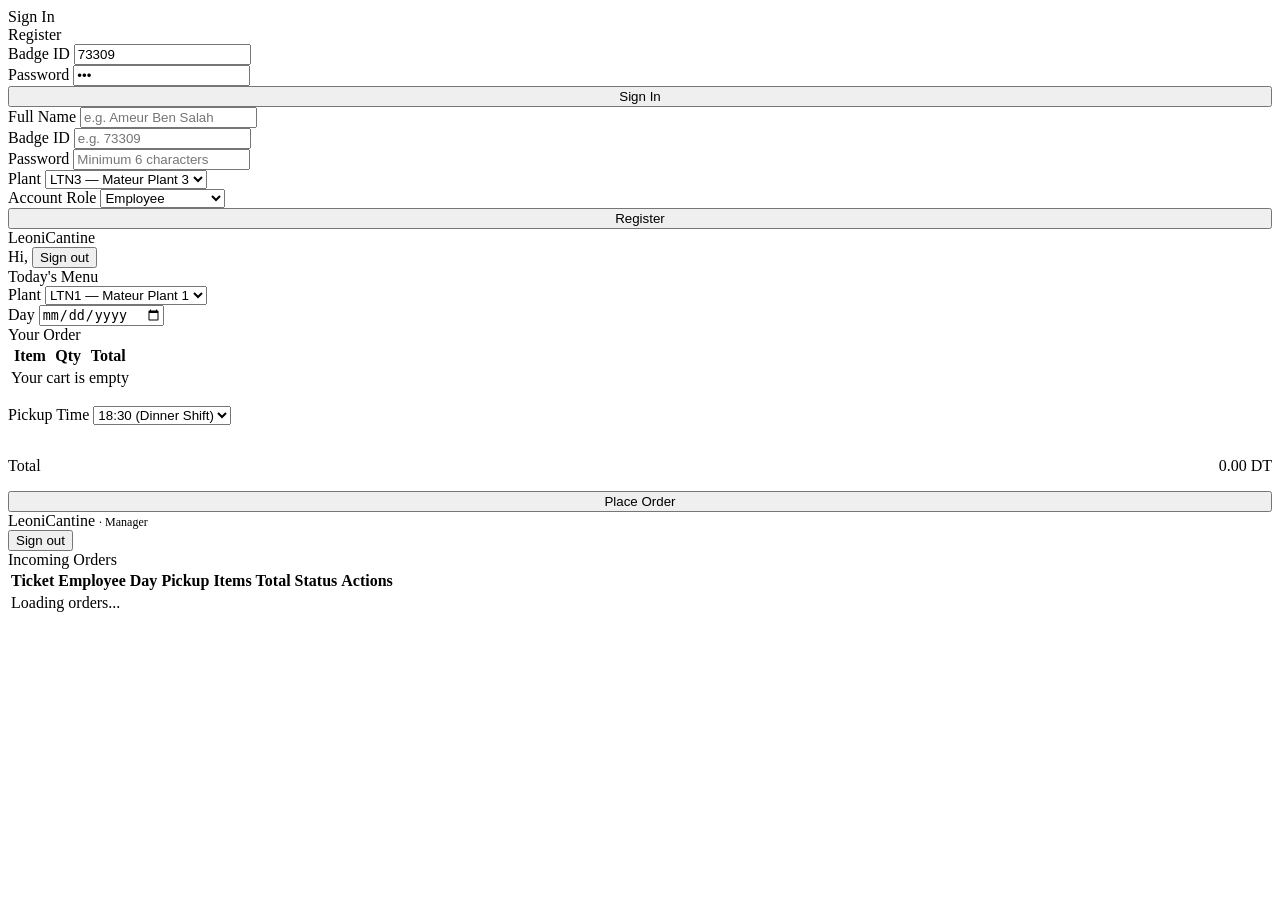
==== commit 58f626cb: "Add files via upload" ====
--- a/index.html
+++ b/index.html
@@ -6,793 +6,178 @@
 <title>Leoni Cantine</title>
 <link rel="preconnect" href="https://fonts.googleapis.com">
 <link href="https://fonts.googleapis.com/css2?family=Inter:wght@400;500;600;700;800&family=Space+Mono:wght@400;700&display=swap" rel="stylesheet">
-<style>
-  :root{
-    --bg:#FAFAF8;
-    --paper:#FFFFFF;
-    --ink:#22272E;
-    --muted:#8A9099;
-    --line:#EAEBE8;
-    --orange:#FF6A13;
-    --orange-soft:#FFEDE0;
-    --blue:#1E4E8C;
-    --blue-soft:#E7EFF8;
-    --green-soft:#E6F2E6;
-    --green:#3F7D44;
-    --radius:12px;
-    --shadow: 0 2px 14px rgba(34,39,46,0.05);
-  }
-  *{box-sizing:border-box; margin:0; padding:0;}
-  body{
-    font-family:'Inter', sans-serif;
-    background:var(--bg);
-    color:var(--ink);
-    min-height:100vh;
-    -webkit-font-smoothing:antialiased;
-    line-height:1.45;
-  }
-  h1,h2,h3,h4{font-weight:700; letter-spacing:-0.01em; color:var(--ink);}
-  .mono{font-family:'Space Mono', monospace;}
-  .hidden{display:none !important;}
-  button{font-family:inherit; cursor:pointer;}
-  a{color:inherit; text-decoration: none;}
-
-  /* ---------- Top bar ---------- */
-  .topbar{
-    display:flex; align-items:center; justify-content:space-between;
-    padding:16px 28px; background:var(--paper); border-bottom:1px solid var(--line);
-    position:sticky; top:0; z-index:50;
-  }
-  .brand{ display:flex; align-items:center; gap:8px; font-weight:800; font-size:1.15rem; letter-spacing:-0.01em; }
-  .brand .dot{ width:10px; height:10px; border-radius:50%; background: var(--orange); display:inline-block; }
-  .brand .tag{
-    font-family:'Space Mono', monospace; font-size:0.6rem; font-weight:700;
-    color:var(--blue); border:1px solid var(--blue-soft); background:var(--blue-soft);
-    padding:3px 7px; border-radius:6px; letter-spacing:0.06em; margin-left:4px;
-  }
-  .brand .tag.manager{ color:#6B21A8; border-color:#F3E8FF; background:#F3E8FF; }
-  .topbar-right{display:flex; align-items:center; gap:14px; font-size:0.88rem;}
-  .topbar-right .who{color:var(--muted); font-size:0.82rem;}
-  
-  .btn{
-    border:none; border-radius:9px; padding:10px 18px; font-weight:600; font-size:0.9rem;
-    transition: transform .12s ease, box-shadow .12s ease, background .15s ease, border-color .15s ease;
-  }
-  .btn:active{transform:translateY(1px);}
-  .btn-primary{background:var(--orange); color:#fff;}
-  .btn-primary:hover{background:#E65E0E;}
-  .btn-ghost{background:transparent; color:var(--ink); border:1px solid var(--line);}
-  .btn-ghost:hover{border-color:var(--muted);}
-  .btn-outline{background:var(--paper); color:var(--ink); border:1.5px solid var(--line);}
-  .btn-outline:hover{border-color:var(--blue);}
-  .btn-small{padding:6px 12px; font-size:0.8rem; border-radius:8px;}
-  .btn-danger{background:#fff; color:#B23A2E; border:1.5px solid #F1D8D2;}
-  .btn-danger:hover{background:#FBEAE6;}
-  .btn:disabled{opacity:0.4; cursor:not-allowed;}
-
-  /* ---------- Layout ---------- */
-  .page{max-width:1180px; margin:0 auto; padding:28px 24px 80px;}
-  .auth-page{ min-height:100vh; display:flex; align-items:center; justify-content:center; background: var(--bg); padding:24px; }
-
-  /* ---------- Auth card & Forms ---------- */
-  .auth-card{
-    background:var(--paper); border-radius:16px; padding:36px;
-    width:100%; max-width:460px; border:1px solid var(--line); box-shadow: var(--shadow);
-  }
-  .auth-header{margin-bottom:22px;}
-  .auth-header .eyebrow{
-    font-family:'Space Mono', monospace; font-size:0.66rem; letter-spacing:0.14em;
-    text-transform:uppercase; color:var(--orange); font-weight:700; margin-bottom:8px;
-  }
-  .auth-header h1{font-size:1.7rem; margin-bottom:4px;}
-  .auth-header p{color:var(--muted); font-size:0.9rem;}
-
-  .field{margin-bottom:13px;}
-  .field label{ display:block; font-size:0.74rem; font-weight:700; margin-bottom:6px; color:var(--muted); text-transform:uppercase; letter-spacing:0.05em; }
-  .field input, .field select{
-    width:100%; padding:11px 13px; border-radius:9px; border:1.5px solid var(--line); font-size:0.92rem;
-    font-family:inherit; background:var(--bg); color:var(--ink); transition: border-color .15s ease;
-  }
-  .field input:focus, .field select:focus{outline:none; border-color:var(--blue); background:var(--paper);}
-
-  .role-select-box { display: flex; gap: 10px; margin-bottom: 16px; }
-  .role-option { flex: 1; border: 1.5px solid var(--line); border-radius: 9px; padding: 12px; text-align: center; cursor: pointer; font-weight: 600; font-size: 0.85rem; background: var(--bg); }
-  .role-option.selected { border-color: var(--blue); background: var(--blue-soft); color: var(--blue); }
-
-  /* ---------- Dashboard Analytics Layout ---------- */
-  .dashboard-grid { display: grid; grid-template-columns: repeat(auto-fit, minmax(220px, 1fr)); gap: 16px; margin-bottom: 28px; }
-  .stat-card { background: var(--paper); border: 1.5px solid var(--line); border-radius: var(--radius); padding: 20px; }
-  .stat-card .label { font-size: 0.75rem; font-weight: 700; color: var(--muted); text-transform: uppercase; letter-spacing: 0.05em; }
-  .stat-card .val { font-size: 1.8rem; font-weight: 800; color: var(--ink); margin-top: 4px; }
-  
-  .manager-layout { display: grid; grid-template-columns: 1fr 400px; gap: 24px; align-items: start; }
-  @media (max-width: 920px) { .manager-layout { grid-template-columns: 1fr; } }
-  
-  .table-wrapper { background: var(--paper); border: 1.5px solid var(--line); border-radius: var(--radius); overflow: hidden; margin-bottom: 24px; }
-  table { width: 100%; border-collapse: collapse; text-align: left; font-size: 0.88rem; }
-  th { background: var(--bg); padding: 12px 16px; font-weight: 700; color: var(--muted); border-bottom: 1px solid var(--line); font-size: 0.75rem; text-transform: uppercase; letter-spacing: 0.05em; }
-  td { padding: 14px 16px; border-bottom: 1px solid var(--line); color: var(--ink); vertical-align: middle; }
-  tr:last-child td { border-bottom: none; }
-
-  /* ---------- Categories & Cards ---------- */
-  .section-head{ display:flex; align-items:baseline; justify-content:space-between; margin-bottom:18px; gap:16px; flex-wrap:wrap; }
-  .section-head h2{font-size:1.35rem;}
-  .eyebrow-label{ font-family:'Space Mono', monospace; font-size:0.66rem; letter-spacing:0.14em; text-transform:uppercase; color:var(--orange); font-weight:700; margin-bottom:4px; }
-
-  .menu-layout{display:grid; grid-template-columns:1fr 360px; gap:24px; align-items:start;}
-  @media (max-width:920px){ .menu-layout{grid-template-columns:1fr;} }
-
-  .category-block{margin-bottom:28px;}
-  .category-title{ display:flex; align-items:center; gap:10px; margin-bottom:12px; font-size:0.95rem; font-weight:700; color:var(--ink); }
-  .category-line{flex:1; height:1px; background:var(--line);}
-
-  .item-grid{display:grid; grid-template-columns:repeat(auto-fill, minmax(240px,1fr)); gap:12px;}
-  .item-card{ background:var(--paper); border:1.5px solid var(--line); border-radius:var(--radius); padding:14px; display:flex; flex-direction:column; gap:6px; transition: border-color .15s ease; }
-  .item-card:hover{border-color:#D9DCD6;}
-  .item-card.builder-card{ border-color:var(--blue); background:var(--blue-soft); }
-  .item-card .top-row{display:flex; justify-content:space-between; align-items:flex-start; gap:8px;}
-  .item-card h4{font-size:0.95rem; line-height:1.25; font-weight:600;}
-  .item-card .desc{font-size:0.8rem; color:var(--muted); line-height:1.4; flex:1;}
-  .item-card .price{font-family:'Space Mono', monospace; font-weight:700; color:var(--blue); font-size:0.9rem;}
-  .item-card .bottom-row{display:flex; justify-content:space-between; align-items:center; margin-top:auto;}
-
-  /* ---------- Builder Form Styles ---------- */
-  .options-grid { display: flex; flex-direction: column; gap: 10px; margin-bottom: 24px; }
-  .option-label { display: flex; justify-content: space-between; align-items: center; background: var(--bg); padding: 12px 16px; border-radius: 8px; border: 1.5px solid var(--line); cursor: pointer; }
-  .option-label:hover { border-color: var(--blue); }
-  .option-info { display: flex; flex-direction: column; }
-  .option-name { font-weight: 600; color: var(--ink); font-size: 0.9rem;}
-  .option-desc { font-size: 0.8rem; color: var(--muted); margin-top: 2px;}
-  .option-price { font-weight: 700; color: var(--green); font-size: 0.9rem;}
-  .step-title { color: var(--ink); font-size: 0.85rem; font-weight: 700; margin-bottom: 12px; border-bottom: 1px solid var(--line); padding-bottom: 8px; text-transform: uppercase; letter-spacing: 0.05em; display:block; }
-  .order-summary-footer { display: flex; justify-content: space-between; align-items: center; margin-top: 20px; padding-top: 20px; border-top: 2px solid var(--line); }
-  .total-display { font-size: 1.15rem; font-weight: 700; color: var(--ink); }
-
-  /* ---------- Cart / Ticket ---------- */
-  .ticket{ background:var(--paper); border-radius:var(--radius); border:1.5px solid var(--line); padding:20px; position:sticky; top:90px; }
-  .ticket h3{font-size:1rem; margin-bottom:2px;}
-  .ticket .ticket-sub{font-size:0.78rem; color:var(--muted); margin-bottom:14px;}
-  .cart-line{ display:flex; justify-content:space-between; gap:10px; font-size:0.86rem; margin-bottom:10px; align-items:flex-start; }
-  .cart-line .name{flex:1;}
-  .cart-line .name small{display:block; color:var(--muted); font-size:0.72rem;}
-  .cart-line .amt{font-family:'Space Mono',monospace; font-weight:700; text-align:right;}
-  .cart-empty{font-size:0.84rem; color:var(--muted); padding:8px 0;}
-  .cart-divider{border-top:1px solid var(--line); margin:14px 0;}
-  .cart-row{display:flex; justify-content:space-between; font-size:0.86rem; margin-bottom:6px; color:var(--muted);}
-  .cart-total{ display:flex; justify-content:space-between; font-weight:800; font-size:1.05rem; padding-top:10px; font-family:'Space Mono',monospace; }
-  .remove-x{background:none; border:none; color:var(--orange); font-size:0.72rem; font-weight:700; padding:0 0 0 8px;}
-  
-  .pickup-box{margin-top:16px;}
-  .pickup-box label{display:block; font-size:0.74rem; font-weight:700; margin-bottom:6px; color:var(--muted); text-transform:uppercase;}
-  .pickup-row{display:flex; flex-direction:column; gap:8px;}
-  .pickup-row select{width:100%; padding:10px; border-radius:9px; border:1.5px solid var(--line); background:var(--bg); color:var(--ink);}
-
-  /* ---------- Modals & Toasts ---------- */
-  .modal-overlay{ position:fixed; inset:0; background:rgba(34,39,46,0.4); display:flex; align-items:center; justify-content:center; z-index:300; padding:20px; }
-  .modal{ background:var(--paper); border-radius:14px; padding:26px; max-width:480px; width:100%; max-height:88vh; overflow-y:auto; border:1px solid var(--line); }
-  .modal h3{margin-bottom:16px;}
-  
-  .ticket-box { background: var(--blue-soft); border: 2px dashed var(--blue); color: var(--blue); font-family: 'Space Mono', monospace; font-size: 2.2rem; font-weight: 700; padding: 16px; border-radius: 10px; margin: 20px 0; text-align: center; letter-spacing: 0.05em;}
-  
-  .toast{ position:fixed; bottom:24px; right:24px; background:var(--ink); color:#fff; padding:14px 22px; border-radius:10px; font-size:0.88rem; font-weight:600; opacity:0; transform:translateY(12px); transition:all .25s ease; pointer-events:none; z-index:200;}
-  .toast.show{opacity:1; transform:translateY(0);}
-</style>
+<link rel="stylesheet" href="styles.css">
 </head>
 <body>
 
-<div id="authPage" class="auth-page">
+<!-- ===================== AUTH PAGE ===================== -->
+<div id="authPage" class="auth-screen">
   <div class="auth-card">
-    <div id="loginView">
-      <div class="auth-header">
-        <div class="eyebrow">Leoni Cantine · Online Ordering</div>
-        <h1>Sign in</h1>
-        <p>Order tonight's dinner before the kitchen closes.</p>
-      </div>
-      <div class="field"><label>Email</label><input type="email" id="loginEmail" value="worker@leoni.com"></div>
-      <div class="field"><label>Password</label><input type="password" id="loginPassword" value="password123"></div>
-      <div style="margin-top:20px;">
-        <button class="btn btn-primary" style="width:100%;" onclick="processLogin()">Sign in</button>
-      </div>
-      <p style="text-align:center; font-size:0.84rem; margin-top:16px; color:var(--muted)">
-        New to Cantine? <a href="#" style="color:var(--orange); font-weight:600;" onclick="toggleAuthView(true)">Create an account</a>
-      </p>
+    <div class="auth-tabs">
+      <div class="auth-tab active" id="loginTabBtn" onclick="toggleAuthTab('login')">Sign In</div>
+      <div class="auth-tab" id="registerTabBtn" onclick="toggleAuthTab('register')">Register</div>
     </div>
 
-    <div id="registerView" class="hidden">
-      <div class="auth-header">
-        <div class="eyebrow">Leoni Cantine · Registration</div>
-        <h1>Create Account</h1>
-        <p>Register your details to start ordering.</p>
-      </div>
-      <div class="field"><label>Full Name</label><input type="text" id="regName" placeholder="Ameur Ben Salah"></div>
-      <div class="field"><label>Email Address</label><input type="email" id="regEmail" placeholder="name@leoni.com"></div>
-      <div class="field"><label>Password</label><input type="password" id="regPassword" placeholder="Minimum 6 characters"></div>
-      
-      <div class="field">
-        <label>Account Role</label>
-        <div class="role-select-box">
-          <div class="role-option selected" id="roleUser" onclick="setRegRole('user')">Normal User</div>
-          <div class="role-option" id="roleCantine" onclick="setRegRole('cantine')">Cantine Manager</div>
+    <!-- Login -->
+    <div id="loginWrapper">
+      <form id="loginForm">
+        <div class="input-group">
+          <label for="loginBadgeId">Badge ID</label>
+          <input type="text" id="loginBadgeId" class="input-control" placeholder="e.g. 73309" value="73309">
         </div>
-      </div>
-      
-      <div style="margin-top:20px;">
-        <button class="btn btn-primary" style="width:100%;" onclick="processRegister()">Register Account</button>
-      </div>
-      <p style="text-align:center; font-size:0.84rem; margin-top:16px; color:var(--muted)">
-        Already have an account? <a href="#" style="color:var(--orange); font-weight:600;" onclick="toggleAuthView(false)">Sign in here</a>
-      </p>
+        <div class="input-group">
+          <label for="loginPassword">Password</label>
+          <input type="password" id="loginPassword" class="input-control" placeholder="Password" value="123">
+        </div>
+        <button type="submit" class="btn btn-primary" style="width:100%;">Sign In</button>
+      </form>
+    </div>
+
+    <!-- Register -->
+    <div id="registerWrapper" class="hidden">
+      <form id="registerForm">
+        <div class="input-group">
+          <label for="regName">Full Name</label>
+          <input type="text" id="regName" class="input-control" placeholder="e.g. Ameur Ben Salah">
+        </div>
+        <div class="input-group">
+          <label for="regBadgeId">Badge ID</label>
+          <input type="text" id="regBadgeId" class="input-control" placeholder="e.g. 73309">
+        </div>
+        <div class="input-group">
+          <label for="regPassword">Password</label>
+          <input type="password" id="regPassword" class="input-control" placeholder="Minimum 6 characters">
+        </div>
+        <div class="input-group">
+          <label for="regPlant">Plant</label>
+          <select id="regPlant" class="input-control">
+            <option value="LTN1">LTN1 — Mateur Plant 1</option>
+            <option value="LTN3" selected>LTN3 — Mateur Plant 3</option>
+            <option value="BIZ1">BIZ1 — Bizerte Plant</option>
+          </select>
+        </div>
+        <div class="input-group">
+          <label for="regRole">Account Role</label>
+          <select id="regRole" class="input-control">
+            <option value="employee">Employee</option>
+            <option value="cantine">Cantine Manager</option>
+          </select>
+        </div>
+        <button type="submit" class="btn btn-primary" style="width:100%;">Register</button>
+      </form>
     </div>
   </div>
 </div>
 
+<!-- ===================== EMPLOYEE APP ===================== -->
 <div id="employeeApp" class="hidden">
-  <div class="topbar">
-    <div class="brand"><span class="dot"></span>Leoni Cantine <span class="tag">USER</span></div>
-    <div class="topbar-right">
-      <span class="who" id="empWho">User Workspace</span>
-      <button class="btn btn-ghost btn-small" onclick="logout()">Sign out</button>
+  <div class="navbar">
+    <div class="nav-brand">Leoni<span>Cantine</span></div>
+    <div class="nav-user">
+      <span class="muted">Hi, <span id="employeeWelcomeName"></span></span>
+      <button class="btn btn-outline btn-small btn-logout">Sign out</button>
     </div>
   </div>
 
-  <div class="page">
-    <div id="empMenuView">
-      <div class="section-head">
-        <div>
-          <div class="eyebrow-label">Leoni Dinner Portal</div>
-          <h2>Tonight's Dinner Menu</h2>
+  <div class="app-container">
+    <div class="workspace-grid">
+      <div>
+        <div class="section-card">
+          <div class="section-title"><span>Today's Menu</span></div>
+
+          <div class="plant-selector-bar">
+            <div class="input-group" style="margin:0; flex:1;">
+              <label for="plantSelect">Plant</label>
+              <select id="plantSelect" class="input-control">
+                <option value="LTN1">LTN1 — Mateur Plant 1</option>
+                <option value="LTN3">LTN3 — Mateur Plant 3</option>
+                <option value="BIZ1">BIZ1 — Bizerte Plant</option>
+              </select>
+            </div>
+            <div class="input-group" style="margin:0; flex:1;">
+              <label for="daySelect">Day</label>
+              <input type="date" id="daySelect" class="input-control">
+            </div>
+          </div>
+
+          <div id="menuGridContainer" class="menu-grid"></div>
         </div>
       </div>
 
-      <div class="menu-layout">
-        <div id="empCategories"></div>
-        <div>
-          <div class="ticket">
-            <h3>Your Tray</h3>
-            <div class="ticket-sub" id="ticketDayLabel">Today's Selection</div>
-            <div id="cartLines"><div class="cart-empty">Your tray is empty.</div></div>
+      <div>
+        <div class="section-card">
+          <div class="section-title"><span>Your Order</span></div>
 
-            <div class="cart-divider"></div>
-            <div class="cart-row" id="cartSubtotalRow"><span>Subtotal</span><span class="mono">0.00 DT</span></div>
-            <div class="cart-total"><span>Total</span><span id="cartTotal">0.00 DT</span></div>
+          <div class="data-table-wrapper">
+            <table class="data-table">
+              <thead>
+                <tr><th>Item</th><th>Qty</th><th class="text-right">Total</th></tr>
+              </thead>
+              <tbody id="cartTableBody">
+                <tr><td colspan="3" class="muted text-center">Your cart is empty</td></tr>
+              </tbody>
+            </table>
+          </div>
 
-            <div class="pickup-box">
-              <label>Ready by</label>
-              <div class="pickup-row">
-                <select id="pickupTimeSelect"><option value="18:30">18:30 (Dinner Shift)</option><option value="19:30">19:30 (Dinner Shift)</option></select>
-              </div>
-            </div>
+          <div class="input-group" style="margin-top:16px;">
+            <label for="pickupTimeSelect">Pickup Time</label>
+            <select id="pickupTimeSelect" class="input-control">
+              <option value="18:30">18:30 (Dinner Shift)</option>
+              <option value="19:30">19:30 (Dinner Shift)</option>
+            </select>
+          </div>
 
-            <div style="margin-top:16px;">
-              <button class="btn btn-primary" style="width:100%;" id="checkoutBtn" onclick="openCheckout()" disabled>Place Dinner Order</button>
-            </div>
+          <div style="display:flex; justify-content:space-between; align-items:center; margin-top:16px; padding-top:16px; border-top:1px solid var(--line);">
+            <span class="font-bold">Total</span>
+            <span id="cartTotalSummary" class="mono font-bold">0.00 DT</span>
           </div>
+
+          <button class="btn btn-orange" style="width:100%; margin-top:16px;" onclick="submitEmployeeOrder()">Place Order</button>
         </div>
       </div>
     </div>
   </div>
 </div>
 
+<!-- ===================== CANTINE MANAGER APP ===================== -->
 <div id="cantineApp" class="hidden">
-  <div class="topbar">
-    <div class="brand"><span class="dot"></span>Leoni Cantine <span class="tag manager">CANTINE MANAGER</span></div>
-    <div class="topbar-right">
-      <span class="who" id="managerWho">Manager Account</span>
-      <button class="btn btn-ghost btn-small" onclick="logout()">Sign out</button>
+  <div class="navbar">
+    <div class="nav-brand">Leoni<span>Cantine</span> <span class="muted" style="font-size:12px;">· Manager</span></div>
+    <div class="nav-user">
+      <button class="btn btn-outline btn-small btn-logout">Sign out</button>
     </div>
   </div>
-  <div class="page">
-    
-    <div class="section-head">
-      <div><h2>Sales Dashboard Overview</h2></div>
-      <div class="field" style="margin:0;">
-        <select id="salesDurationFilter" onchange="loadAnalytics()" style="padding:7px 12px; font-size:0.84rem; background:#fff; min-width:160px;">
-          <option value="all">All-Time Cumulative</option>
-          <option value="today">Today's Transactions</option>
-          <option value="7days">Last 7 Days</option>
-        </select>
-      </div>
-    </div>
 
-    <div class="dashboard-grid">
-      <div class="stat-card"><div class="label">Total Revenue</div><div class="val mono" id="statRevenue">0.00 DT</div></div>
-      <div class="stat-card"><div class="label">Orders Formulated</div><div class="val mono" id="statOrders">0</div></div>
-      <div class="stat-card"><div class="label">Items Sold</div><div class="val mono" id="statItemsCount">0</div></div>
-    </div>
-
-    <div class="manager-layout">
-      <div>
-        <div class="section-head"><div><h3>Product Catalog Management</h3></div></div>
-        <div class="table-wrapper">
-          <table>
-            <thead>
-              <tr><th>Item Structure</th><th>Category</th><th>Current Price</th><th>Action</th></tr>
-            </thead>
-            <tbody id="managerProductTable"></tbody>
-          </table>
-        </div>
-      </div>
-
-      <div style="background:var(--paper); border:1.5px solid var(--line); padding:24px; border-radius:var(--radius);">
-        <h3 style="margin-bottom:14px; font-size:1.1rem;">Add New Item</h3>
-        <div class="field"><label>Category Slot</label>
-          <select id="newProdCat">
-            <option value="sandwiches">Sandwich / Fast Food</option>
-            <option value="drinks">Cold Drink</option>
-            <option value="coffees">Hot Drink / Coffee</option>
-            <option value="biscuits">Snack — Biscuits</option>
-            <option value="icecreams">Snack — Ice Cream</option>
-          </select>
-        </div>
-        <div class="field"><label>Brand Manufacturer</label><input type="text" id="newProdBrand" placeholder="e.g. Coca-Cola, Saida, Lavazza"></div>
-        <div class="field"><label>Item Name</label><input type="text" id="newProdName" placeholder="e.g. Boga Cidre 330ml"></div>
-        <div class="field"><label>Price (DT)</label><input type="number" step="0.01" id="newProdPrice" placeholder="0.00"></div>
-        <button class="btn btn-primary" style="width:100%; margin-top:10px;" onclick="addNewProduct()">Add Item to Menu</button>
-      </div>
-    </div>
-
-  </div>
-</div>
-
-<div id="buildItemModal" class="modal-overlay hidden">
-  <div class="modal">
-    <h3 id="buildItemTitle">Customize Your Plate</h3>
-    
-    <div id="buildBasesSection">
-      <label class="step-title">1. Choose Your Base Plate (Required)</label>
-      <div id="buildBasesList" class="options-grid"></div>
-    </div>
-
-    <div id="buildAddonsSection">
-      <label class="step-title">2. Add Additionals (Optional)</label>
-      <div id="buildAddonsList" class="options-grid"></div>
-    </div>
-
-    <div class="order-summary-footer">
-      <div class="total-display">Total: <span id="buildTotal" class="mono">0.00 DT</span></div>
-      <div style="display:flex; gap:10px;">
-        <button class="btn btn-outline" onclick="closeModal('buildItemModal')">Cancel</button>
-        <button class="btn btn-primary" onclick="confirmBuildItem()">Add to Tray</button>
+  <div class="app-container">
+    <div class="section-card">
+      <div class="section-title"><span>Incoming Orders</span></div>
+      <div class="data-table-wrapper">
+        <table class="data-table">
+          <thead>
+            <tr>
+              <th>Ticket</th>
+              <th>Employee</th>
+              <th>Day</th>
+              <th>Pickup</th>
+              <th>Items</th>
+              <th>Total</th>
+              <th>Status</th>
+              <th>Actions</th>
+            </tr>
+          </thead>
+          <tbody id="cantineOrdersTableBody">
+            <tr><td colspan="8" class="text-center muted">Loading orders...</td></tr>
+          </tbody>
+        </table>
       </div>
     </div>
   </div>
 </div>
 
-<div id="checkoutModal" class="modal-overlay hidden">
-  <div class="modal" style="text-align: center; padding: 32px 24px;">
-    <div style="font-size: 3rem; margin-bottom: 8px;">✅</div>
-    <h3>Order Placed Successfully!</h3>
-    <p style="color: var(--muted); font-size: 0.88rem; margin-top: 6px;">Show this ticket confirmation number at the counter to collect your tray.</p>
-    <div class="ticket-box" id="generatedOrderNum">#0000</div>
-    <div style="margin-top: 24px;">
-      <button class="btn btn-primary" style="width:100%;" onclick="closeModal('checkoutModal')">Got it, Clear Tray</button>
-    </div>
-  </div>
-</div>
-
-<div class="toast" id="toast"></div>
-
-<script>
-// ====================== API CONFIGURATION ======================
-// Paste your deployed Apps Script Web App URL here (ends in /exec)
-const SCRIPT_URL = "https://script.google.com/macros/s/AKfycbxjHG38cFyw1CEfbJOYjyTZbFCGN0V9la1QzPpX90YUmAQwvfRTlS253xADtC0vCI7QLA/exec";
-
-// Generic JSON API call. Apps Script Web Apps support CORS for
-// ContentService JSON responses, so we can use normal fetch (no no-cors)
-// and read the response back.
-async function api(action, payload) {
-  const body = Object.assign({ action }, payload || {});
-  const res = await fetch(SCRIPT_URL, {
-    method: "POST",
-    headers: { "Content-Type": "text/plain;charset=utf-8" }, // avoids CORS preflight
-    body: JSON.stringify(body)
-  });
-  if (!res.ok) throw new Error("Network error: " + res.status);
-  return res.json();
-}
-
-// ====================== STATE ======================
-let currentUser = null;       // { id, role, firstName, lastName, email, leoniId, position, plant, canteenId, office }
-let currentRegRole = 'user';  // 'user' (employee) or 'cantine'
-let cart = [];
-let builderState = { type: null, itemId: null };
-
-let MENU = { products: { sandwiches: [], drinks: [], coffees: [], biscuits: [], icecreams: [] }, bases: [], addons: [] };
-
-// ====================== AUTH VIEW TOGGLING ======================
-function toggleAuthView(showRegister) {
-  document.getElementById('loginView').classList.toggle('hidden', showRegister);
-  document.getElementById('registerView').classList.toggle('hidden', !showRegister);
-}
-
-function setRegRole(role) {
-  currentRegRole = role;
-  document.getElementById('roleUser').classList.toggle('selected', role === 'user');
-  document.getElementById('roleCantine').classList.toggle('selected', role === 'cantine');
-}
-
-// ====================== AUTH PROCESSING ======================
-async function processRegister() {
-  const name = document.getElementById('regName').value.trim();
-  const email = document.getElementById('regEmail').value.trim();
-  const password = document.getElementById('regPassword').value.trim();
-
-  if (!name || !email || !password) { alert("Please fill out all registration fields."); return; }
-
-  const btn = document.querySelector('#registerView .btn-primary');
-  const originalLabel = btn.textContent;
-  btn.disabled = true; btn.textContent = "Registering...";
-
-  try {
-    const role = currentRegRole === 'cantine' ? 'cantine' : 'employee';
-    const res = await api('register', { name, email, password, role });
-
-    if (!res.ok) { alert(res.error || "Registration failed."); return; }
-
-    showToast("Account successfully registered! Please log in.");
-    toggleAuthView(false);
-    document.getElementById('loginEmail').value = email;
-    document.getElementById('loginPassword').value = '';
-  } catch (err) {
-    alert("Connection error: " + err.message);
-  } finally {
-    btn.disabled = false; btn.textContent = originalLabel;
-  }
-}
-
-async function processLogin() {
-  const email = document.getElementById('loginEmail').value.trim();
-  const password = document.getElementById('loginPassword').value.trim();
-
-  const btn = document.querySelector('#loginView .btn-primary');
-  const originalLabel = btn.textContent;
-  btn.disabled = true; btn.textContent = "Signing in...";
-
-  try {
-    const res = await api('login', { email, password });
-
-    if (!res.ok) { alert(res.error || "Invalid credentials entered."); return; }
-
-    currentUser = res.user;
-    document.getElementById('authPage').classList.add('hidden');
-
-    const displayName = [currentUser.firstName, currentUser.lastName].filter(Boolean).join(' ') || currentUser.email;
-
-    if (currentUser.role === 'cantine') {
-      document.getElementById('cantineApp').classList.remove('hidden');
-      document.getElementById('managerWho').textContent = displayName;
-      await loadManagerPanel();
-    } else {
-      document.getElementById('employeeApp').classList.remove('hidden');
-      document.getElementById('empWho').textContent = displayName;
-      await renderUserPortal();
-    }
-  } catch (err) {
-    alert("Connection error: " + err.message);
-  } finally {
-    btn.disabled = false; btn.textContent = originalLabel;
-  }
-}
-
-function logout() {
-  currentUser = null;
-  cart = [];
-  document.getElementById('employeeApp').classList.add('hidden');
-  document.getElementById('cantineApp').classList.add('hidden');
-  document.getElementById('authPage').classList.remove('hidden');
-}
-
-// ====================== MENU LOADING ======================
-async function loadMenu() {
-  const res = await api('getMenu');
-  if (!res.ok) { showToast("Could not load menu: " + (res.error || "")); return; }
-  MENU = { products: res.products, bases: res.bases, addons: res.addons };
-}
-
-// ====================== USER PORTAL RENDERING ======================
-async function renderUserPortal() {
-  await loadMenu();
-
-  const categories = [
-    { id: 'main', label: 'Dinner Plates (Customizable)' },
-    { id: 'sandwiches', label: 'Sandwiches & Fast Food' },
-    { id: 'drinks', label: 'Cold Drinks' },
-    { id: 'coffees', label: 'Hot Drinks & Coffee' },
-    { id: 'biscuits', label: 'Snacks — Biscuits' },
-    { id: 'icecreams', label: 'Snacks — Ice Creams' }
-  ];
-
-  const wrap = document.getElementById('empCategories'); wrap.innerHTML = '';
-
-  categories.forEach(cat => {
-    const block = document.createElement('div');
-    block.className = 'category-block';
-    block.innerHTML = `<div class="category-title">${cat.label}<div class="category-line"></div></div><div class="item-grid"></div>`;
-    const grid = block.querySelector('.item-grid');
-
-    if (cat.id === 'main') {
-      grid.innerHTML += `
-        <div class="item-card builder-card">
-          <h4>Custom Leoni Dinner Plate</h4>
-          <div class="desc">Select primary local recipe bases (Couscous, Pasta, Rice) and combine premium proteins.</div>
-          <div class="bottom-row"><div class="price">From 4.00 DT</div><button class="btn btn-primary btn-small" onclick="openBuilderModal('plate', null)">Customize</button></div>
-        </div>`;
-    } else if (cat.id === 'sandwiches') {
-      (MENU.products.sandwiches || []).forEach(s => {
-        grid.innerHTML += `
-          <div class="item-card builder-card">
-            <h4>${s.name}</h4>
-            <div class="desc">${s.desc || ''}</div>
-            <div class="bottom-row">
-              <div class="price">${parseFloat(s.price).toFixed(2)} DT</div>
-              <button class="btn btn-primary btn-small" onclick="openBuilderModal('sandwich', '${s.id}')">Customize</button>
-            </div>
-          </div>`;
-      });
-    } else {
-      (MENU.products[cat.id] || []).forEach(p => {
-        grid.innerHTML += `
-          <div class="item-card">
-            <h4>${p.name}</h4>
-            <div class="desc">${p.brand ? 'Brand: ' + p.brand : ''}</div>
-            <div class="bottom-row">
-              <div class="price">${parseFloat(p.price).toFixed(2)} DT</div>
-              <button class="btn btn-primary btn-small" onclick="addDirectToTray('${p.id}', '${p.name.replace(/'/g, "\\'")}', ${p.price})">Add to Tray</button>
-            </div>
-          </div>`;
-      });
-    }
-    wrap.appendChild(block);
-  });
-  renderCart();
-}
-
-function addDirectToTray(id, name, price) {
-  const match = cart.find(i => i.cartId === id);
-  if (match) match.qty++; else cart.push({ cartId: id, name, price: parseFloat(price), qty: 1 });
-  renderCart();
-  showToast(`Added ${name} to tray.`);
-}
-
-// ====================== MODAL BUILDER LOGIC ======================
-function openBuilderModal(type, itemId) {
-  builderState = { type, itemId };
-
-  const basesSection = document.getElementById('buildBasesSection');
-  const basesList = document.getElementById('buildBasesList');
-  const addonsList = document.getElementById('buildAddonsList');
-
-  const addons = MENU.addons || [];
-  addonsList.innerHTML = addons.map(a => `
-    <label class="option-label">
-      <div style="display:flex; gap:10px; align-items:center;"><input type="checkbox" name="a_check" value="${a.id}" data-price="${a.price}" data-name="${a.name.replace(/"/g, '&quot;')}" onchange="calcBuilderTotal()"><div><b>${a.name}</b></div></div>
-      <div class="mono">+${parseFloat(a.price).toFixed(2)} DT</div>
-    </label>`).join('');
-
-  if (type === 'plate') {
-    document.getElementById('buildItemTitle').textContent = "Build Your Custom Plate";
-    basesSection.classList.remove('hidden');
-    const bases = MENU.bases || [];
-    basesList.innerHTML = bases.map(b => `
-      <label class="option-label">
-        <div style="display:flex; gap:10px; align-items:center;"><input type="radio" name="b_radio" value="${b.id}" data-price="${b.price}" data-name="${b.name.replace(/"/g, '&quot;')}" onchange="calcBuilderTotal()"><div class="option-info"><span class="option-name">${b.name}</span><span class="option-desc">${b.desc || ''}</span></div></div>
-        <div class="mono">${parseFloat(b.price).toFixed(2)} DT</div>
-      </label>`).join('');
-  } else {
-    const sandwich = (MENU.products.sandwiches || []).find(s => s.id === itemId);
-    document.getElementById('buildItemTitle').textContent = "Customize: " + sandwich.name;
-    basesSection.classList.add('hidden');
-    builderState.basePrice = parseFloat(sandwich.price);
-  }
-
-  calcBuilderTotal();
-  document.getElementById('buildItemModal').classList.remove('hidden');
-}
-
-function calcBuilderTotal() {
-  let sum = 0;
-  if (builderState.type === 'plate') {
-    const base = document.querySelector('input[name="b_radio"]:checked');
-    if (base) sum += parseFloat(base.getAttribute('data-price'));
-  } else {
-    sum += builderState.basePrice;
-  }
-
-  document.querySelectorAll('input[name="a_check"]:checked').forEach(el => sum += parseFloat(el.getAttribute('data-price')));
-  document.getElementById('buildTotal').textContent = sum.toFixed(2) + " DT";
-}
-
-function confirmBuildItem() {
-  let name = "";
-  let price = 0;
-  let parts = [];
-
-  if (builderState.type === 'plate') {
-    const baseEl = document.querySelector('input[name="b_radio"]:checked');
-    if (!baseEl) { alert("Please select a base plate first!"); return; }
-    name = baseEl.getAttribute('data-name');
-    price += parseFloat(baseEl.getAttribute('data-price'));
-    parts.push(baseEl.value);
-  } else {
-    const sandwich = (MENU.products.sandwiches || []).find(s => s.id === builderState.itemId);
-    name = sandwich.name;
-    price += parseFloat(sandwich.price);
-    parts.push(sandwich.id);
-  }
-
-  const addons = document.querySelectorAll('input[name="a_check"]:checked');
-  let addonNames = [];
-  addons.forEach(a => {
-    addonNames.push(a.getAttribute('data-name'));
-    price += parseFloat(a.getAttribute('data-price'));
-    parts.push(a.value);
-  });
-
-  if (addonNames.length > 0) name += ` (+ ${addonNames.join(', ')})`;
-
-  const cartId = parts.join('_');
-  const match = cart.find(i => i.cartId === cartId);
-  if (match) match.qty++; else cart.push({ cartId, name, price, qty: 1 });
-
-  closeModal('buildItemModal');
-  renderCart();
-}
-
-// ====================== CART RENDERING ======================
-function renderCart() {
-  const lines = document.getElementById('cartLines');
-  if (cart.length === 0) {
-    lines.innerHTML = '<div class="cart-empty">Your tray is empty.</div>';
-    document.getElementById('checkoutBtn').disabled = true;
-  } else {
-    lines.innerHTML = cart.map(i => `
-      <div class="cart-line">
-        <div class="name">${i.name} <small>x${i.qty} &middot; ${i.price.toFixed(2)} DT</small></div>
-        <div class="amt mono">${(i.price * i.qty).toFixed(2)} DT <button class="remove-x" onclick="removeCartItem('${i.cartId}')">[X]</button></div>
-      </div>`).join('');
-    document.getElementById('checkoutBtn').disabled = false;
-  }
-  const total = cart.reduce((acc, i) => acc + (i.price * i.qty), 0);
-  document.getElementById('cartSubtotalRow').querySelector('.mono').textContent = total.toFixed(2) + " DT";
-  document.getElementById('cartTotal').textContent = total.toFixed(2) + " DT";
-}
-
-function removeCartItem(id) { cart = cart.filter(i => i.cartId !== id); renderCart(); }
-
-// ====================== CHECKOUT ======================
-async function openCheckout() {
-  const total = cart.reduce((acc, i) => acc + (i.price * i.qty), 0);
-  const pickupTime = document.getElementById('pickupTimeSelect').value;
-
-  const btn = document.getElementById('checkoutBtn');
-  const originalLabel = btn.textContent;
-  btn.disabled = true; btn.textContent = "Placing order...";
-
-  try {
-    const res = await api('placeOrder', {
-      userEmail: currentUser ? currentUser.email : '',
-      items: cart,
-      total: total,
-      pickupTime: pickupTime
-    });
-
-    if (!res.ok) { alert(res.error || "Could not place order."); return; }
-
-    document.getElementById('generatedOrderNum').textContent = '#' + res.orderNumber;
-    document.getElementById('checkoutModal').classList.remove('hidden');
-  } catch (err) {
-    alert("Connection error: " + err.message);
-  } finally {
-    btn.disabled = false; btn.textContent = originalLabel;
-    renderCart();
-  }
-}
-
-// ====================== MANAGER FUNCTIONS ======================
-async function loadManagerPanel() {
-  await loadMenu();
-  await loadAnalytics();
-  renderManagerProducts();
-}
-
-async function loadAnalytics() {
-  const filter = document.getElementById('salesDurationFilter').value;
-
-  try {
-    const res = await api('getSales', { filter });
-    if (!res.ok) { showToast("Could not load sales: " + (res.error || "")); return; }
-
-    document.getElementById('statRevenue').textContent = parseFloat(res.revenue).toFixed(2) + " DT";
-    document.getElementById('statOrders').textContent = res.ordersCount;
-    document.getElementById('statItemsCount').textContent = res.itemsCount;
-  } catch (err) {
-    showToast("Connection error: " + err.message);
-  }
-}
-
-function renderManagerProducts() {
-  const tbody = document.getElementById('managerProductTable');
-  tbody.innerHTML = '';
-  const keys = ['sandwiches', 'drinks', 'coffees', 'biscuits', 'icecreams'];
-  keys.forEach(key => {
-    (MENU.products[key] || []).forEach(p => {
-      const tr = document.createElement('tr');
-      tr.innerHTML = `
-        <td><b>${p.name}</b><br><small style="color:var(--muted)">${p.brand || 'Leoni Kitchen'}</small></td>
-        <td><span class="tag">${key.toUpperCase()}</span></td>
-        <td><input type="number" step="0.01" value="${parseFloat(p.price).toFixed(2)}" class="mono" style="padding:4px 8px; width:90px; border:1px solid var(--line); border-radius:6px;" onchange="updateProductPrice('${key}', '${p.id}', this.value)"> DT</td>
-        <td><button class="btn btn-ghost btn-small" style="color:#B23A2E; border-color:#F1D8D2;" onclick="deleteProduct('${key}', '${p.id}')">Delete</button></td>
-      `;
-      tbody.appendChild(tr);
-    });
-  });
-}
-
-async function updateProductPrice(cat, id, newPrice) {
-  const val = parseFloat(newPrice);
-  if (isNaN(val) || val <= 0) { alert("Enter a valid price."); return; }
-
-  try {
-    const res = await api('updateProductPrice', { category: cat, id, price: val });
-    if (!res.ok) { alert(res.error || "Could not update price."); return; }
-
-    const item = (MENU.products[cat] || []).find(p => p.id === id);
-    if (item) item.price = val;
-
-    showToast(`Updated price.`);
-    await loadAnalytics();
-  } catch (err) {
-    alert("Connection error: " + err.message);
-  }
-}
-
-async function addNewProduct() {
-  const cat = document.getElementById('newProdCat').value;
-  const brand = document.getElementById('newProdBrand').value.trim();
-  const name = document.getElementById('newProdName').value.trim();
-  const price = parseFloat(document.getElementById('newProdPrice').value);
-
-  if (!name || isNaN(price) || price <= 0) { alert("Please complete all product fields."); return; }
-
-  try {
-    const res = await api('addProduct', { category: cat, brand, name, price });
-    if (!res.ok) { alert(res.error || "Could not add product."); return; }
-
-    if (!MENU.products[cat]) MENU.products[cat] = [];
-    MENU.products[cat].push(res.product);
-
-    document.getElementById('newProdBrand').value = '';
-    document.getElementById('newProdName').value = '';
-    document.getElementById('newProdPrice').value = '';
-
-    showToast("Item added successfully.");
-    renderManagerProducts();
-  } catch (err) {
-    alert("Connection error: " + err.message);
-  }
-}
-
-async function deleteProduct(cat, id) {
-  if (!confirm("Delete this item from the menu?")) return;
-
-  try {
-    const res = await api('deleteProduct', { category: cat, id });
-    if (!res.ok) { alert(res.error || "Could not delete product."); return; }
-
-    MENU.products[cat] = (MENU.products[cat] || []).filter(p => p.id !== id);
-    renderManagerProducts();
-    showToast("Product deleted.");
-  } catch (err) {
-    alert("Connection error: " + err.message);
-  }
-}
-
-// ====================== MISC ======================
-function closeModal(id) {
-  document.getElementById(id).classList.add('hidden');
-  if (id === 'checkoutModal') { cart = []; renderCart(); }
-}
-function showToast(msg) { const t = document.getElementById('toast'); t.textContent = msg; t.classList.add('show'); setTimeout(() => t.classList.remove('show'), 2000); }
-</script>
+<script src="api.js"></script>
+<script src="auth.js"></script>
+<script src="employee.js"></script>
+<script src="cantine.js"></script>
+<script src="app.js"></script>
 </body>
 </html>
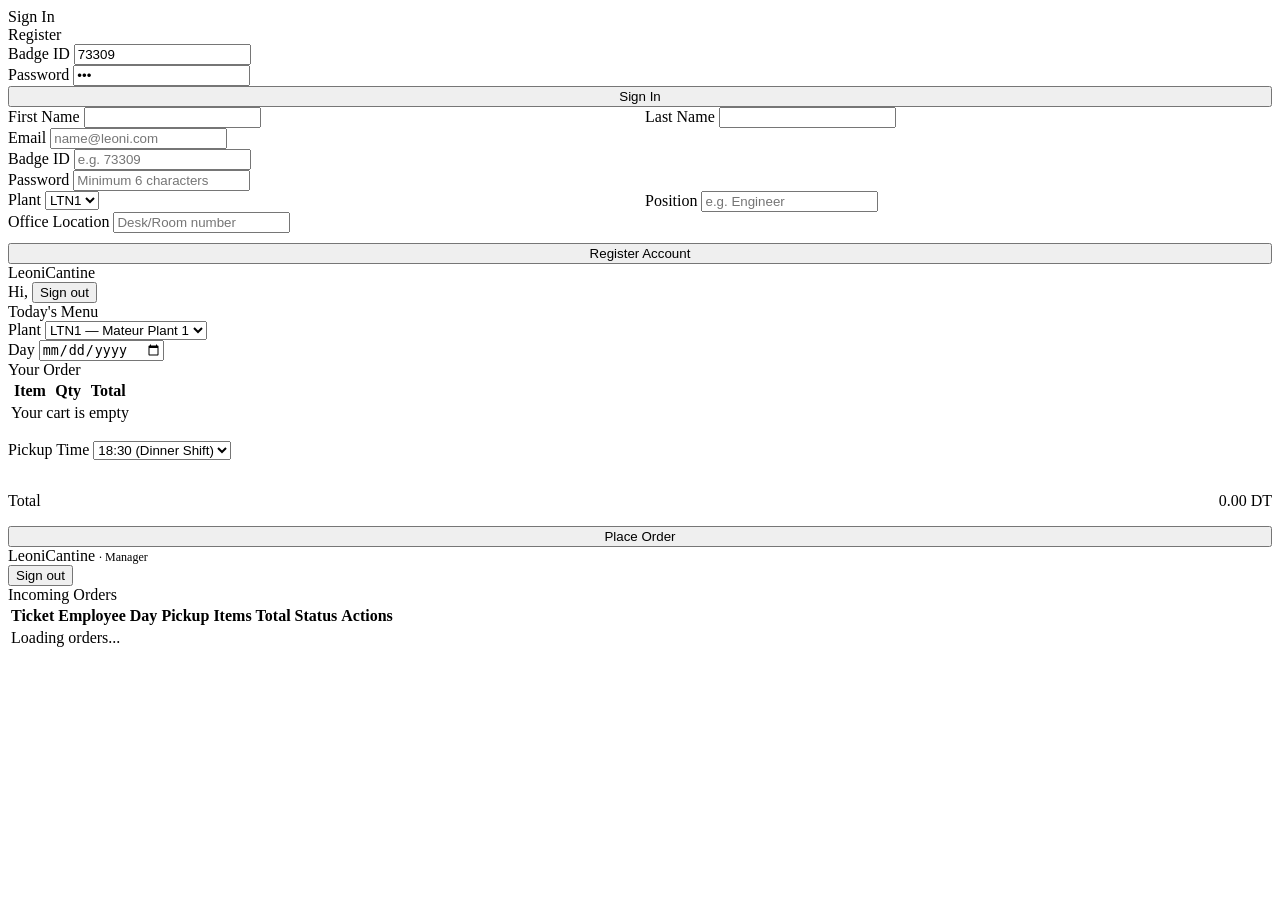
==== commit 1456d398: "Enhance registration form with expanded fields for better user data collection" ====
--- a/index.html
+++ b/index.html
@@ -36,34 +36,53 @@
     <!-- Register -->
     <div id="registerWrapper" class="hidden">
       <form id="registerForm">
-        <div class="input-group">
-          <label for="regName">Full Name</label>
-          <input type="text" id="regName" class="input-control" placeholder="e.g. Ameur Ben Salah">
-        </div>
+        <div class="input-row" style="display: flex; gap: 10px;">
+          <div class="input-group" style="flex: 1;">
+            <label for="regFirstName">First Name</label>
+            <input type="text" id="regFirstName" class="input-control" required>
+          </div>
+          <div class="input-group" style="flex: 1;">
+            <label for="regLastName">Last Name</label>
+            <input type="text" id="regLastName" class="input-control" required>
+          </div>
+        </div>
+
+        <div class="input-group">
+          <label for="regEmail">Email</label>
+          <input type="email" id="regEmail" class="input-control" placeholder="name@leoni.com">
+        </div>
+
         <div class="input-group">
           <label for="regBadgeId">Badge ID</label>
-          <input type="text" id="regBadgeId" class="input-control" placeholder="e.g. 73309">
-        </div>
+          <input type="text" id="regBadgeId" class="input-control" placeholder="e.g. 73309" required>
+        </div>
+
         <div class="input-group">
           <label for="regPassword">Password</label>
-          <input type="password" id="regPassword" class="input-control" placeholder="Minimum 6 characters">
-        </div>
-        <div class="input-group">
-          <label for="regPlant">Plant</label>
-          <select id="regPlant" class="input-control">
-            <option value="LTN1">LTN1 — Mateur Plant 1</option>
-            <option value="LTN3" selected>LTN3 — Mateur Plant 3</option>
-            <option value="BIZ1">BIZ1 — Bizerte Plant</option>
-          </select>
-        </div>
-        <div class="input-group">
-          <label for="regRole">Account Role</label>
-          <select id="regRole" class="input-control">
-            <option value="employee">Employee</option>
-            <option value="cantine">Cantine Manager</option>
-          </select>
-        </div>
-        <button type="submit" class="btn btn-primary" style="width:100%;">Register</button>
+          <input type="password" id="regPassword" class="input-control" placeholder="Minimum 6 characters" required>
+        </div>
+
+        <div class="input-row" style="display: flex; gap: 10px;">
+          <div class="input-group" style="flex: 1;">
+            <label for="regPlant">Plant</label>
+            <select id="regPlant" class="input-control" required>
+              <option value="LTN1">LTN1</option>
+              <option value="LTN3">LTN3</option>
+              <option value="BIZ1">BIZ1</option>
+            </select>
+          </div>
+          <div class="input-group" style="flex: 1;">
+            <label for="regPosition">Position</label>
+            <input type="text" id="regPosition" class="input-control" placeholder="e.g. Engineer">
+          </div>
+        </div>
+
+        <div class="input-group">
+          <label for="regOffice">Office Location</label>
+          <input type="text" id="regOffice" class="input-control" placeholder="Desk/Room number">
+        </div>
+
+        <button type="submit" class="btn btn-primary" style="width:100%; margin-top:10px;">Register Account</button>
       </form>
     </div>
   </div>
@@ -180,4 +199,4 @@
 <script src="cantine.js"></script>
 <script src="app.js"></script>
 </body>
-</html>
+</html>
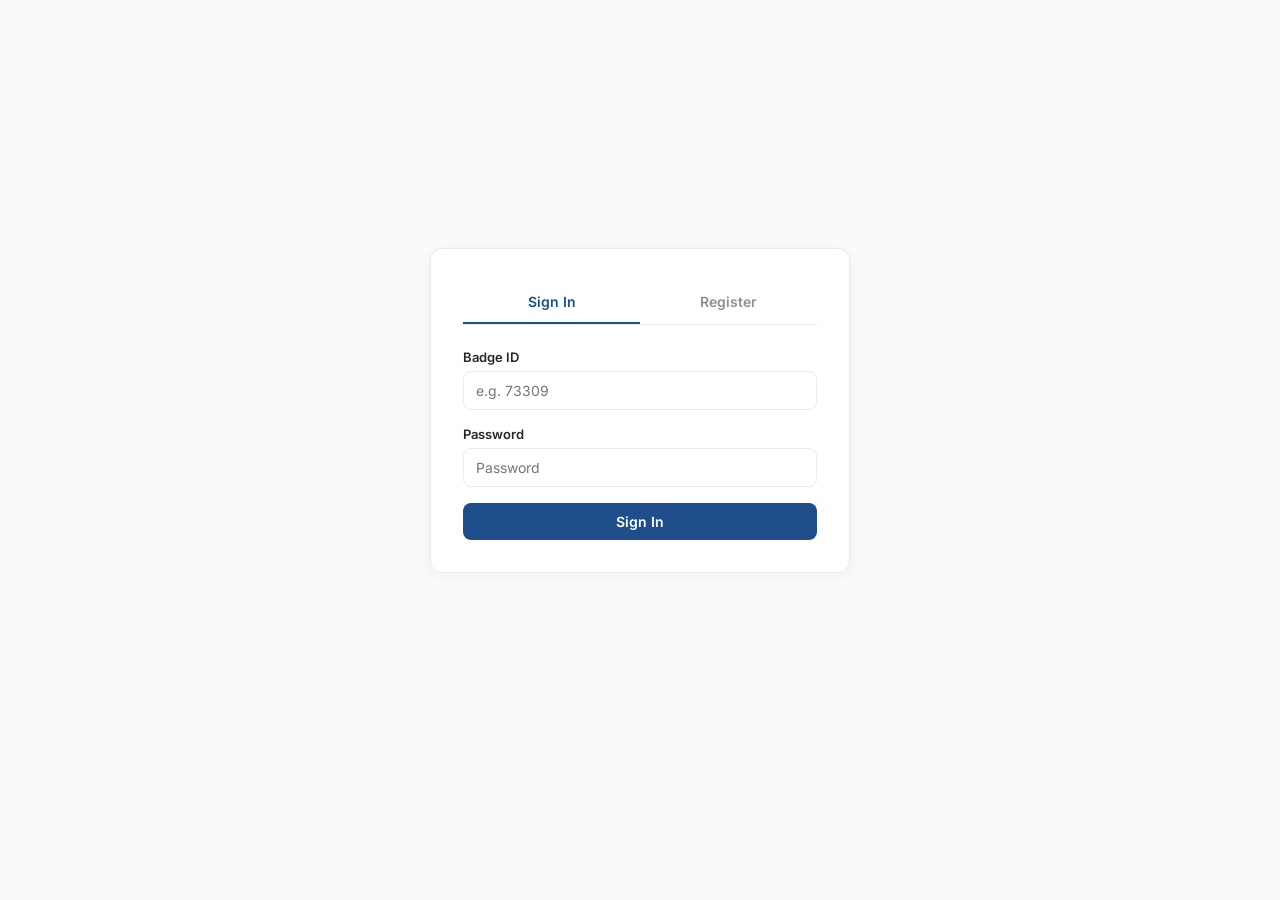
==== commit d247b97f: "Add files via upload" ====
--- a/index.html
+++ b/index.html
@@ -6,7 +6,7 @@
 <title>Leoni Cantine</title>
 <link rel="preconnect" href="https://fonts.googleapis.com">
 <link href="https://fonts.googleapis.com/css2?family=Inter:wght@400;500;600;700;800&family=Space+Mono:wght@400;700&display=swap" rel="stylesheet">
-<link rel="stylesheet" href="styles.css">
+<link rel="stylesheet" href="css/styles.css">
 </head>
 <body>
 
@@ -23,11 +23,11 @@
       <form id="loginForm">
         <div class="input-group">
           <label for="loginBadgeId">Badge ID</label>
-          <input type="text" id="loginBadgeId" class="input-control" placeholder="e.g. 73309" value="73309">
+          <input type="text" id="loginBadgeId" class="input-control" placeholder="e.g. 73309">
         </div>
         <div class="input-group">
           <label for="loginPassword">Password</label>
-          <input type="password" id="loginPassword" class="input-control" placeholder="Password" value="123">
+          <input type="password" id="loginPassword" class="input-control" placeholder="Password">
         </div>
         <button type="submit" class="btn btn-primary" style="width:100%;">Sign In</button>
       </form>
@@ -36,53 +36,48 @@
     <!-- Register -->
     <div id="registerWrapper" class="hidden">
       <form id="registerForm">
-        <div class="input-row" style="display: flex; gap: 10px;">
-          <div class="input-group" style="flex: 1;">
-            <label for="regFirstName">First Name</label>
-            <input type="text" id="regFirstName" class="input-control" required>
-          </div>
-          <div class="input-group" style="flex: 1;">
-            <label for="regLastName">Last Name</label>
-            <input type="text" id="regLastName" class="input-control" required>
-          </div>
+        <div class="input-group">
+          <label for="regFirstName">First Name</label>
+          <input type="text" id="regFirstName" class="input-control" placeholder="e.g. Ameur">
         </div>
-
+        <div class="input-group">
+          <label for="regLastName">Last Name</label>
+          <input type="text" id="regLastName" class="input-control" placeholder="e.g. Ben Salah">
+        </div>
         <div class="input-group">
           <label for="regEmail">Email</label>
           <input type="email" id="regEmail" class="input-control" placeholder="name@leoni.com">
         </div>
-
         <div class="input-group">
           <label for="regBadgeId">Badge ID</label>
-          <input type="text" id="regBadgeId" class="input-control" placeholder="e.g. 73309" required>
+          <input type="text" id="regBadgeId" class="input-control" placeholder="e.g. 73309">
         </div>
-
         <div class="input-group">
           <label for="regPassword">Password</label>
-          <input type="password" id="regPassword" class="input-control" placeholder="Minimum 6 characters" required>
+          <input type="password" id="regPassword" class="input-control" placeholder="Minimum 6 characters">
         </div>
-
-        <div class="input-row" style="display: flex; gap: 10px;">
-          <div class="input-group" style="flex: 1;">
-            <label for="regPlant">Plant</label>
-            <select id="regPlant" class="input-control" required>
-              <option value="LTN1">LTN1</option>
-              <option value="LTN3">LTN3</option>
-              <option value="BIZ1">BIZ1</option>
-            </select>
-          </div>
-          <div class="input-group" style="flex: 1;">
-            <label for="regPosition">Position</label>
-            <input type="text" id="regPosition" class="input-control" placeholder="e.g. Engineer">
-          </div>
+        <div class="input-group">
+          <label for="regPlant">Plant</label>
+          <select id="regPlant" class="input-control">
+            <option value="">Loading plants...</option>
+          </select>
         </div>
-
+        <div class="input-group">
+          <label for="regPosition">Position</label>
+          <input type="text" id="regPosition" class="input-control" placeholder="e.g. Engineer">
+        </div>
         <div class="input-group">
           <label for="regOffice">Office Location</label>
           <input type="text" id="regOffice" class="input-control" placeholder="Desk/Room number">
         </div>
-
-        <button type="submit" class="btn btn-primary" style="width:100%; margin-top:10px;">Register Account</button>
+        <div class="input-group">
+          <label for="regRole">Account Role</label>
+          <select id="regRole" class="input-control">
+            <option value="employee">Employee</option>
+            <option value="cantine">Cantine Manager</option>
+          </select>
+        </div>
+        <button type="submit" class="btn btn-primary" style="width:100%;">Register Account</button>
       </form>
     </div>
   </div>
@@ -107,10 +102,8 @@
           <div class="plant-selector-bar">
             <div class="input-group" style="margin:0; flex:1;">
               <label for="plantSelect">Plant</label>
-              <select id="plantSelect" class="input-control">
-                <option value="LTN1">LTN1 — Mateur Plant 1</option>
-                <option value="LTN3">LTN3 — Mateur Plant 3</option>
-                <option value="BIZ1">BIZ1 — Bizerte Plant</option>
+              <select id="plantSelect" class="input-control" onchange="onPlantChange()">
+                <option value="">Loading plants...</option>
               </select>
             </div>
             <div class="input-group" style="margin:0; flex:1;">
@@ -118,6 +111,8 @@
               <input type="date" id="daySelect" class="input-control">
             </div>
           </div>
+
+          <p id="cantineInfo" class="muted" style="margin-bottom:16px;"></p>
 
           <div id="menuGridContainer" class="menu-grid"></div>
         </div>
@@ -193,10 +188,10 @@
   </div>
 </div>
 
-<script src="api.js"></script>
-<script src="auth.js"></script>
-<script src="employee.js"></script>
-<script src="cantine.js"></script>
-<script src="app.js"></script>
+<script src="js/api.js"></script>
+<script src="js/auth.js"></script>
+<script src="js/employee.js"></script>
+<script src="js/cantine.js"></script>
+<script src="js/app.js"></script>
 </body>
-</html>+</html>
--- a/css/styles.css
+++ b/css/styles.css
@@ -0,0 +1,442 @@
+/**
+ * css/styles.css
+ * Core Brand and Layout Component Stylesheet
+ * Project: Leoni Cantine Smart Ordering Interface
+ */
+
+/* ==========================================================================
+   1. Design System Tokens & Base Reset
+   ========================================================================== */
+:root {
+  --bg: #FAFAF8;
+  --paper: #FFFFFF;
+  --ink: #22272E;
+  --muted: #8A9099;
+  --line: #EAEBE8;
+  --orange: #FF6A13;
+  --orange-soft: #FFEDE0;
+  --blue: #1E4E8C;
+  --blue-soft: #E7EFF8;
+  --green-soft: #E6F2E6;
+  --green: #3F7D44;
+  --radius: 12px;
+  --shadow: 0 2px 14px rgba(34,39,46,0.05);
+}
+
+* {
+  box-sizing: border-box;
+  margin: 0;
+  padding: 0;
+}
+
+body {
+  font-family: 'Inter', sans-serif;
+  background: var(--bg);
+  color: var(--ink);
+  min-height: 100vh;
+  -webkit-font-smoothing: antialiased;
+}
+
+/* ==========================================================================
+   2. Typography & Core Layout Modifiers
+   ========================================================================== */
+h1, h2, h3, h4 {
+  font-weight: 700;
+}
+
+.mono {
+  font-family: 'Space Mono', monospace;
+}
+
+.font-bold {
+  font-weight: 700;
+}
+
+.text-center { text-align: center; }
+.text-right { text-align: right; }
+.muted { color: var(--muted); }
+
+.hidden {
+  display: none !important;
+}
+
+/* ==========================================================================
+   3. Interactive Buttons & Form Formats
+   ========================================================================== */
+.btn {
+  font-family: inherit;
+  font-size: 14px;
+  font-weight: 600;
+  padding: 10px 18px;
+  border-radius: 8px;
+  border: none;
+  cursor: pointer;
+  transition: all 0.15s ease;
+  display: inline-flex;
+  align-items: center;
+  justify-content: center;
+}
+
+.btn-primary {
+  background: var(--blue);
+  color: #fff;
+}
+.btn-primary:hover {
+  background: #153866;
+}
+
+.btn-orange {
+  background: var(--orange);
+  color: #fff;
+}
+.btn-orange:hover {
+  background: #d4530a;
+}
+
+.btn-outline {
+  background: transparent;
+  border: 1px solid var(--line);
+  color: var(--ink);
+}
+.btn-outline:hover {
+  background: #f4f5f2;
+  border-color: var(--muted);
+}
+
+.btn-danger {
+  background: #FEECEB;
+  color: #D9381E;
+}
+.btn-danger:hover {
+  background: #FCD8D5;
+}
+
+.btn-small {
+  padding: 6px 12px;
+  font-size: 12px;
+  border-radius: 6px;
+}
+
+.input-group {
+  margin-bottom: 16px;
+}
+
+.input-group label {
+  display: block;
+  font-size: 13px;
+  font-weight: 600;
+  margin-bottom: 6px;
+  color: var(--ink);
+}
+
+.input-control {
+  width: 100%;
+  font-family: inherit;
+  font-size: 14px;
+  padding: 10px 12px;
+  border-radius: 8px;
+  border: 1px solid var(--line);
+  background: #fff;
+  color: var(--ink);
+  transition: border-color 0.15s ease;
+}
+
+.input-control:focus {
+  outline: none;
+  border-color: var(--blue);
+}
+
+/* ==========================================================================
+   4. Application Views & Scaffold Wrappers
+   ========================================================================== */
+.navbar {
+  background: var(--paper);
+  border-bottom: 1px solid var(--line);
+  padding: 16px 24px;
+  display: flex;
+  align-items: center;
+  justify-content: space-between;
+  position: sticky;
+  top: 0;
+  z-index: 100;
+}
+
+.nav-brand {
+  display: flex;
+  align-items: center;
+  gap: 8px;
+  font-weight: 800;
+  font-size: 18px;
+  color: var(--blue);
+  letter-spacing: -0.5px;
+}
+
+.nav-brand span {
+  color: var(--orange);
+}
+
+.nav-user {
+  display: flex;
+  align-items: center;
+  gap: 16px;
+}
+
+.app-container {
+  max-width: 1320px;
+  margin: 0 auto;
+  padding: 32px 24px;
+}
+
+/* Auth Module Screen Layout */
+.auth-screen {
+  min-height: calc(100vh - 80px);
+  display: flex;
+  align-items: center;
+  justify-content: center;
+  padding: 24px;
+}
+
+.auth-card {
+  background: var(--paper);
+  border: 1px solid var(--line);
+  border-radius: var(--radius);
+  box-shadow: var(--shadow);
+  width: 100%;
+  max-width: 420px;
+  padding: 32px;
+}
+
+.auth-tabs {
+  display: flex;
+  border-bottom: 1px solid var(--line);
+  margin-bottom: 24px;
+}
+
+.auth-tab {
+  flex: 1;
+  text-align: center;
+  padding: 12px;
+  font-size: 14px;
+  font-weight: 600;
+  color: var(--muted);
+  cursor: pointer;
+  border-bottom: 2px solid transparent;
+}
+
+.auth-tab.active {
+  color: var(--blue);
+  border-bottom-color: var(--blue);
+}
+
+/* Fix Registration Form Layout */
+#registerWrapper {
+  max-height: 70vh;
+  overflow-y: auto;
+  padding-right: 10px;
+}
+
+.auth-form .input-group {
+  margin-bottom: 12px;
+}
+
+.auth-form label {
+  display: block;
+  font-size: 0.75rem;
+  font-weight: 600;
+  color: var(--muted);
+  margin-bottom: 4px;
+}
+
+.auth-form .input-control {
+  width: 100%;
+  padding: 10px;
+  border: 1px solid var(--line);
+  border-radius: var(--radius);
+  background: #fff;
+}
+
+/* Split Column Workspace Grids */
+.workspace-grid {
+  display: grid;
+  grid-template-columns: 1fr 400px;
+  gap: 24px;
+  align-items: start;
+}
+
+@media (max-width: 1024px) {
+  .workspace-grid {
+    grid-template-columns: 1fr;
+  }
+}
+
+.section-card {
+  background: var(--paper);
+  border: 1px solid var(--line);
+  border-radius: var(--radius);
+  padding: 24px;
+  box-shadow: var(--shadow);
+  margin-bottom: 24px;
+}
+
+.section-title {
+  font-size: 18px;
+  margin-bottom: 16px;
+  padding-bottom: 12px;
+  border-bottom: 1px solid var(--line);
+  display: flex;
+  align-items: center;
+  justify-content: space-between;
+}
+
+/* ==========================================================================
+   5. Modular Functional Blocks & Functional Tables
+   ========================================================================== */
+.plant-selector-bar {
+  display: flex;
+  gap: 12px;
+  margin-bottom: 24px;
+}
+
+.menu-grid {
+  display: grid;
+  grid-template-columns: repeat(auto-fill, minmax(260px, 1fr));
+  gap: 16px;
+}
+
+.menu-item-card {
+  border: 1px solid var(--line);
+  border-radius: 8px;
+  padding: 16px;
+  display: flex;
+  flex-direction: column;
+  justify-content: space-between;
+  gap: 16px;
+  background: var(--paper);
+  transition: transform 0.15s ease, border-color 0.15s ease;
+}
+
+.menu-item-card:hover {
+  transform: translateY(-2px);
+  border-color: var(--muted);
+}
+
+.menu-item-card.unavailable {
+  opacity: 0.6;
+  background: #f8f9fa;
+}
+
+.price-badge {
+  font-size: 16px;
+  color: var(--orange);
+  font-weight: 700;
+}
+
+/* Ordering Interface Data Tables */
+.data-table-wrapper {
+  overflow-x: auto;
+}
+
+.data-table {
+  width: 100%;
+  border-collapse: collapse;
+  text-align: left;
+  font-size: 14px;
+}
+
+.data-table th {
+  background: #f4f5f2;
+  padding: 12px 16px;
+  font-weight: 600;
+  color: var(--muted);
+  border-bottom: 1px solid var(--line);
+}
+
+.data-table td {
+  padding: 14px 16px;
+  border-bottom: 1px solid var(--line);
+  vertical-align: middle;
+}
+
+.data-table tr:last-child td {
+  border-bottom: none;
+}
+
+/* Active Processing Pills */
+.status-pill {
+  display: inline-flex;
+  padding: 4px 8px;
+  border-radius: 20px;
+  font-size: 11px;
+  font-weight: 700;
+  text-transform: uppercase;
+  letter-spacing: 0.5px;
+}
+
+.status-pending   { background: #FFF3CD; color: #856404; }
+.status-confirmed { background: var(--blue-soft); color: var(--blue); }
+.status-ready     { background: var(--green-soft); color: var(--green); }
+.status-completed { background: #E2E3E5; color: #383D41; }
+.status-cancelled { background: #F8D7DA; color: #721C24; }
+
+.order-num-pill {
+  font-family: 'Space Mono', monospace;
+  background: #f4f5f2;
+  padding: 2px 6px;
+  border-radius: 4px;
+  font-weight: 700;
+}
+
+/* Operational Increment Selectors */
+.qty-controls {
+  display: inline-flex;
+  align-items: center;
+  border: 1px solid var(--line);
+  border-radius: 6px;
+  overflow: hidden;
+  background: #fff;
+}
+
+.qty-controls button {
+  width: 28px;
+  height: 28px;
+  background: transparent;
+  border: none;
+  cursor: pointer;
+  font-weight: bold;
+}
+
+.qty-controls button:hover {
+  background: #f4f5f2;
+}
+
+.qty-controls span {
+  width: 32px;
+  text-align: center;
+  font-size: 13px;
+  font-weight: 600;
+}
+
+/* Global Processing Spinner overlay */
+.loader-overlay {
+  position: fixed;
+  top: 0; left: 0; right: 0; bottom: 0;
+  background: rgba(255,255,255,0.7);
+  backdrop-filter: blur(2px);
+  z-index: 9999;
+  display: flex;
+  align-items: center;
+  justify-content: center;
+}
+
+.spinner {
+  width: 40px;
+  height: 40px;
+  border: 4px solid var(--line);
+  border-top-color: var(--orange);
+  border-radius: 50%;
+  animation: spin 0.8s linear infinite;
+}
+
+@keyframes spin {
+  to { transform: rotate(360deg); }
+}
